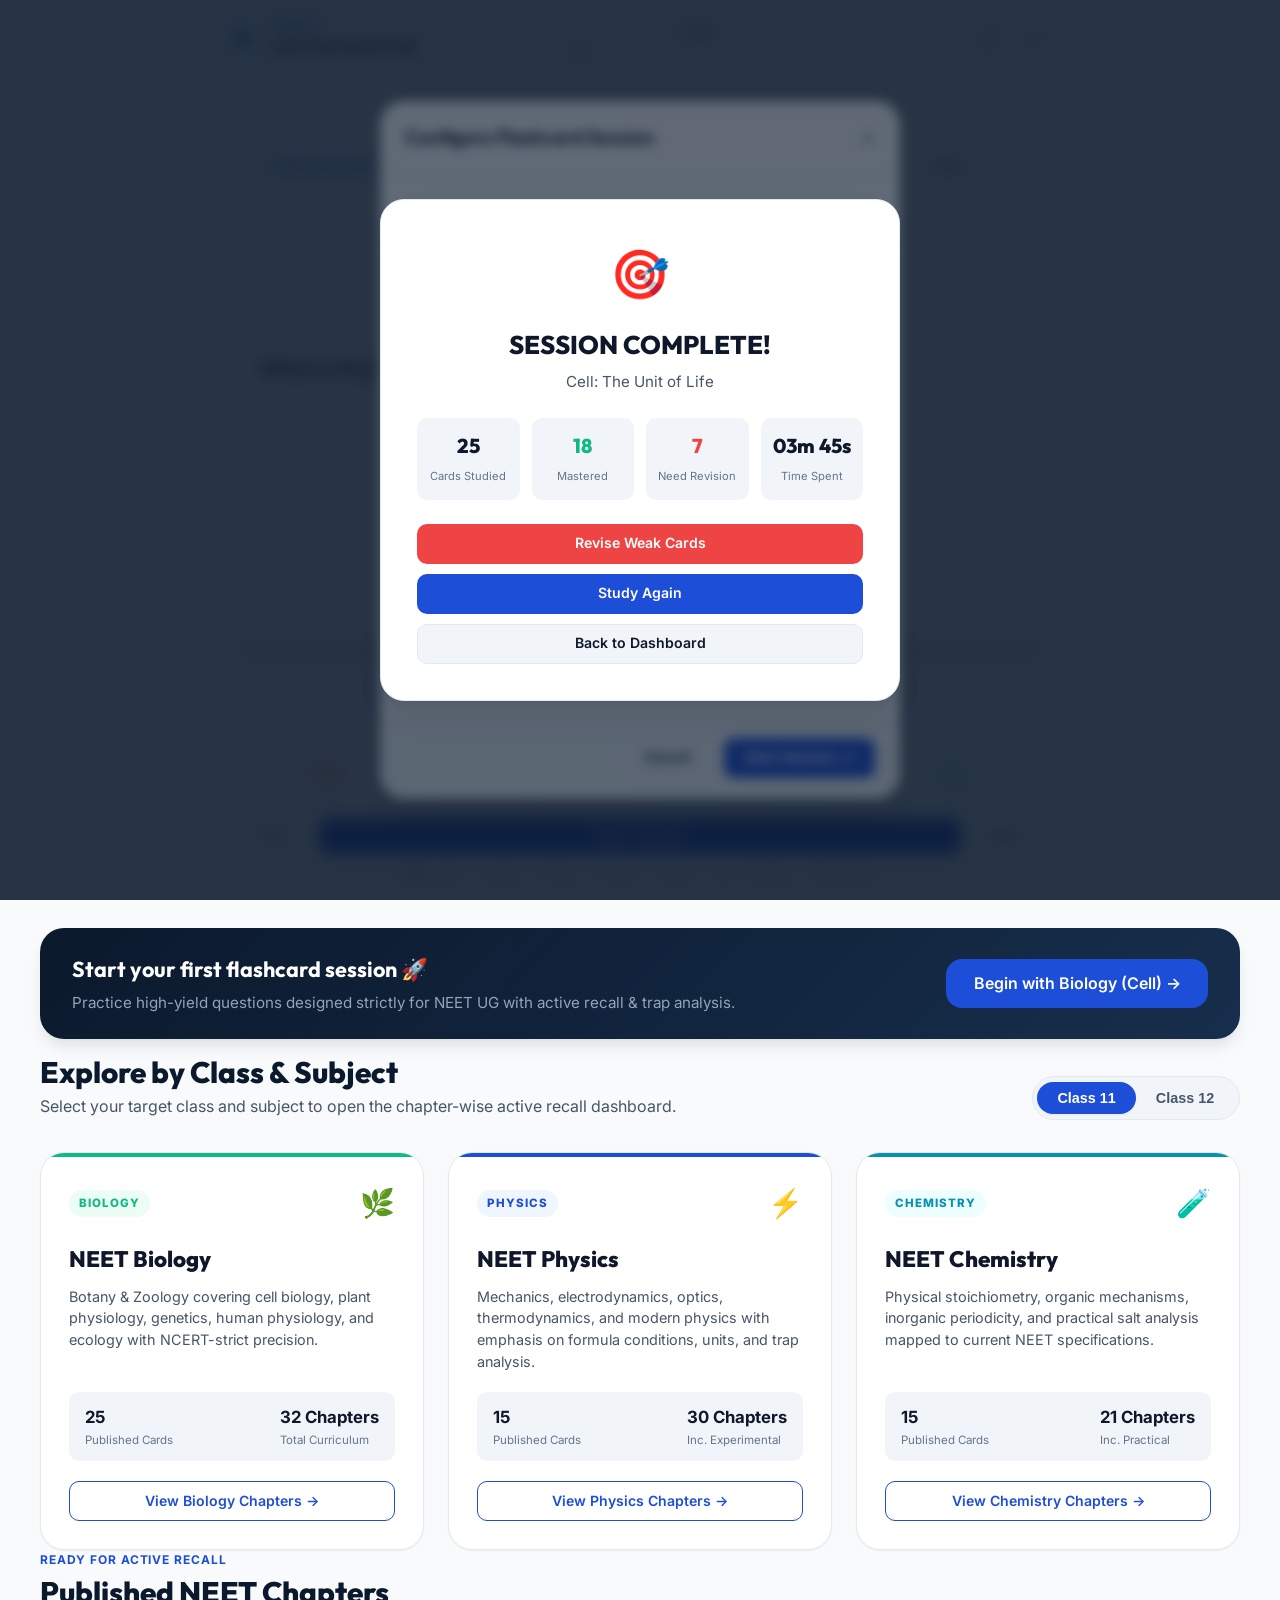
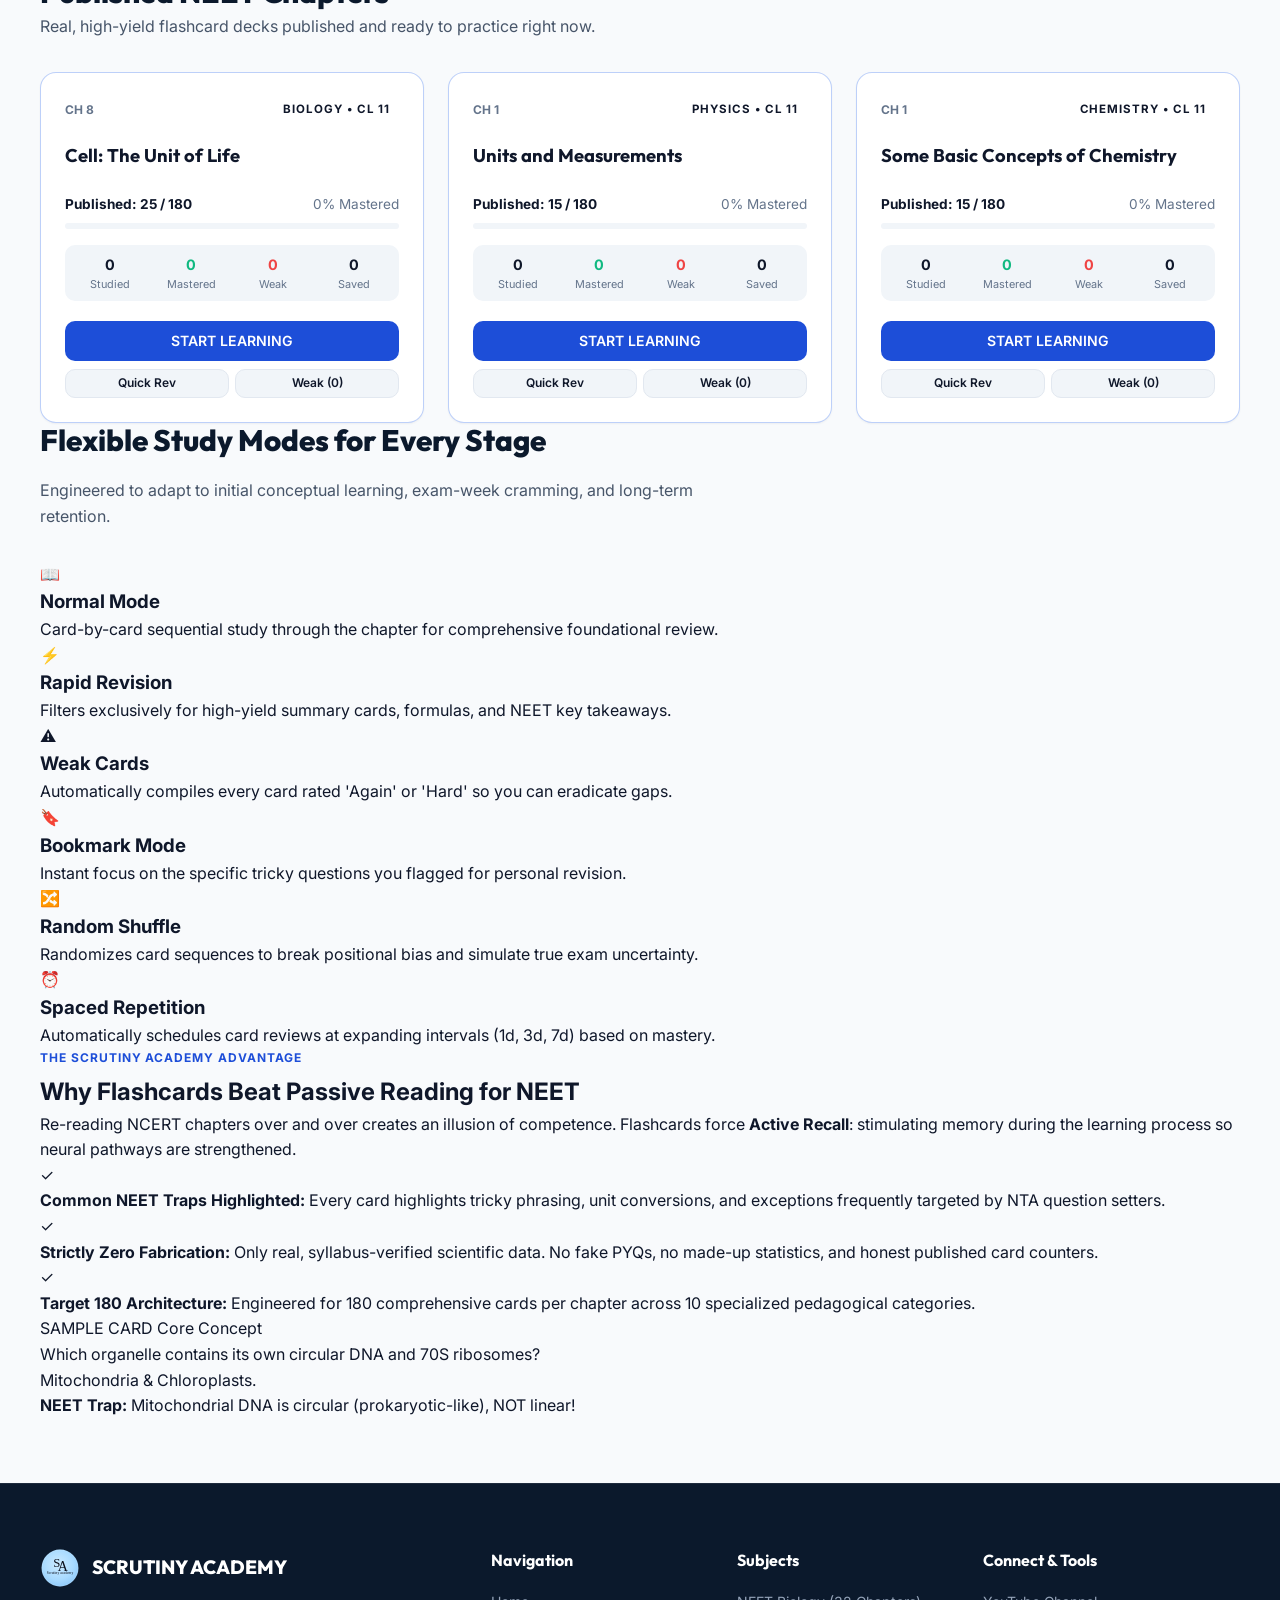
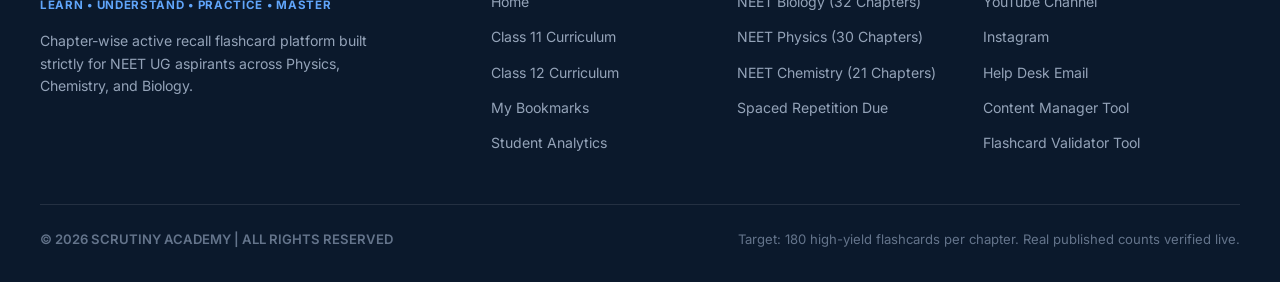
==== index.html @ 1eed23db "Add files via upload" ====
<!DOCTYPE html>
<html lang="en" data-theme="light">
<head>
  <meta charset="UTF-8">
  <meta name="viewport" content="width=device-width, initial-scale=1.0, maximum-scale=5.0, user-scalable=yes">
  <title>Scrutiny Academy NEET Flashcards | Physics Chemistry Biology</title>
  <meta name="description" content="Chapter-wise NEET UG flashcards for Class 11 and Class 12 Physics, Chemistry and Biology with active recall, revision tracking and high-yield practice.">
  <meta name="keywords" content="NEET UG, Flashcards, Scrutiny Academy, Biology, Physics, Chemistry, Active Recall, Spaced Repetition, NCERT, Class 11, Class 12">
  <meta name="author" content="Scrutiny Academy">
  <meta name="theme-color" content="#0B192C">

  <!-- OpenGraph Metadata -->
  <meta property="og:type" content="website">
  <meta property="og:title" content="Scrutiny Academy NEET Flashcards | Physics Chemistry Biology">
  <meta property="og:description" content="Chapter-wise NEET UG flashcards for Class 11 and Class 12 Physics, Chemistry and Biology with active recall and spaced repetition.">
  <meta property="og:image" content="assets/logo/logo.svg">
  <meta property="og:site_name" content="Scrutiny Academy">

  <!-- Twitter Cards -->
  <meta name="twitter:card" content="summary_large_image">
  <meta name="twitter:title" content="Scrutiny Academy NEET Flashcards">
  <meta name="twitter:description" content="Master NEET one flashcard at a time. Chapter-wise active recall for Class 11 & 12.">
  <meta name="twitter:image" content="assets/logo/logo.svg">

  <!-- Favicon & PWA Manifest -->
  <link rel="icon" type="image/svg+xml" href="assets/logo/logo.svg">
  <link rel="apple-touch-icon" href="assets/logo/logo.svg">
  <link rel="manifest" href="manifest.webmanifest">

  <!-- Google Fonts: Inter & Outfit -->
  <link rel="preconnect" href="https://fonts.googleapis.com">
  <link rel="preconnect" href="https://fonts.gstatic.com" crossorigin>
  <link href="https://fonts.googleapis.com/css2?family=Inter:wght@400;500;600;700&family=Outfit:wght@500;600;700;800&family=JetBrains+Mono:wght@400;500&display=swap" rel="stylesheet">

  <link rel="stylesheet" href="styles.css">
</head>
<body>
  <!-- Watermark Background -->
  <div class="watermark-overlay" aria-hidden="true"></div>

  <!-- Header / Navigation Bar -->
  <header class="site-header" id="site-header">
    <div class="header-container">
      <div class="header-left">
        <a href="#home" class="brand-link" aria-label="Scrutiny Academy Home">
          <img src="assets/logo/logo.svg" alt="Scrutiny Academy Logo" class="brand-logo" width="46" height="46">
          <div class="brand-text">
            <span class="brand-name">SCRUTINY ACADEMY</span>
            <span class="brand-tagline">LEARN • UNDERSTAND • PRACTICE • MASTER</span>
          </div>
        </a>
      </div>

      <nav class="header-nav" id="header-nav" aria-label="Main Navigation">
        <ul class="nav-list">
          <li><a href="#home" class="nav-link active" data-nav="home">Home</a></li>
          <li class="nav-dropdown">
            <a href="#class11" class="nav-link" data-nav="class11">Class 11</a>
          </li>
          <li class="nav-dropdown">
            <a href="#class12" class="nav-link" data-nav="class12">Class 12</a>
          </li>
          <li><a href="#physics" class="nav-link" data-nav="physics">Physics</a></li>
          <li><a href="#chemistry" class="nav-link" data-nav="chemistry">Chemistry</a></li>
          <li><a href="#biology" class="nav-link" data-nav="biology">Biology</a></li>
          <li><a href="#bookmarks" class="nav-link" data-nav="bookmarks">Bookmarks <span class="nav-badge" id="nav-bookmarks-count">0</span></a></li>
          <li><a href="#weak-cards" class="nav-link" data-nav="weak-cards">Weak Cards <span class="nav-badge alert" id="nav-weak-count">0</span></a></li>
          <li><a href="#revision" class="nav-link" data-nav="revision">Revision <span class="nav-badge primary" id="nav-due-count">0</span></a></li>
          <li><a href="#progress" class="nav-link" data-nav="progress">Progress</a></li>
          <li><a href="#about" class="nav-link" data-nav="about">About</a></li>
          <li><a href="#support" class="nav-link" data-nav="support">Support</a></li>
        </ul>
      </nav>

      <div class="header-actions">
        <button type="button" class="action-btn search-toggle-btn" id="search-toggle-btn" aria-label="Toggle Universal Search">
          <svg width="20" height="20" viewBox="0 0 24 24" fill="none" stroke="currentColor" stroke-width="2" stroke-linecap="round" stroke-linejoin="round"><circle cx="11" cy="11" r="8"></circle><line x1="21" y1="21" x2="16.65" y2="16.65"></line></svg>
        </button>

        <button type="button" class="action-btn theme-toggle-btn" id="theme-toggle-btn" aria-label="Toggle Dark/Light Mode">
          <svg class="sun-icon" width="20" height="20" viewBox="0 0 24 24" fill="none" stroke="currentColor" stroke-width="2"><circle cx="12" cy="12" r="5"></circle><line x1="12" y1="1" x2="12" y2="3"></line><line x1="12" y1="21" x2="12" y2="23"></line><line x1="4.22" y1="4.22" x2="5.64" y2="5.64"></line><line x1="18.36" y1="18.36" x2="19.78" y2="19.78"></line><line x1="1" y1="12" x2="3" y2="12"></line><line x1="21" y1="12" x2="23" y2="12"></line><line x1="4.22" y1="19.78" x2="5.64" y2="18.36"></line><line x1="18.36" y1="5.64" x2="19.78" y2="4.22"></line></svg>
          <svg class="moon-icon" width="20" height="20" viewBox="0 0 24 24" fill="none" stroke="currentColor" stroke-width="2"><path d="M21 12.79A9 9 0 1 1 11.21 3 7 7 0 0 0 21 12.79z"></path></svg>
        </button>

        <button type="button" class="hamburger-btn" id="hamburger-btn" aria-label="Open Navigation Menu" aria-expanded="false">
          <span class="hamburger-bar"></span>
          <span class="hamburger-bar"></span>
          <span class="hamburger-bar"></span>
        </button>
      </div>
    </div>

    <!-- Search Bar Tray -->
    <div class="search-tray" id="search-tray" hidden>
      <div class="search-tray-inner">
        <div class="search-input-wrapper">
          <svg width="18" height="18" viewBox="0 0 24 24" fill="none" stroke="currentColor" stroke-width="2"><circle cx="11" cy="11" r="8"></circle><line x1="21" y1="21" x2="16.65" y2="16.65"></line></svg>
          <input type="search" id="universal-search-input" placeholder="Search questions, concepts, formulas, reactions, chapters, or tags..." autocomplete="off">
          <button type="button" class="search-clear-btn" id="search-clear-btn" aria-label="Clear Search" hidden>&times;</button>
        </div>
        <div class="search-filters-bar">
          <span class="filter-label">Filter:</span>
          <select id="search-subject-filter">
            <option value="all">All Subjects</option>
            <option value="biology">Biology</option>
            <option value="physics">Physics</option>
            <option value="chemistry">Chemistry</option>
          </select>
          <select id="search-class-filter">
            <option value="all">All Classes</option>
            <option value="11">Class 11</option>
            <option value="12">Class 12</option>
          </select>
          <select id="search-category-filter">
            <option value="all">All Categories</option>
            <option value="Core Concept">Core Concepts</option>
            <option value="Formula / Equation">Formulas & Equations</option>
            <option value="Fact Recall">Fact Recall</option>
            <option value="NEET Trap">NEET Traps</option>
            <option value="Numerical Step">Numerical Steps</option>
            <option value="Table / Comparison">Tables & Comparisons</option>
            <option value="Assertion / Statement">Assertion / Statement</option>
          </select>
        </div>
      </div>
      <div class="search-results-tray" id="search-results-tray"></div>
    </div>
  </header>

  <!-- Main View Container -->
  <main class="main-content" id="main-content">

    <!-- HOME VIEW -->
    <section class="view-section active" id="view-home">
      <!-- Hero Section -->
      <section class="hero-section">
        <div class="hero-container">
          <div class="hero-badge-wrap">
            <span class="hero-badge">
              <span class="pulse-dot"></span>
              Official NEET UG Active Recall Architecture
            </span>
            <span class="syllabus-pill" id="syllabus-version-badge">NEET UG 2026 Aligned</span>
          </div>

          <h1 class="hero-headline">
            MASTER NEET<br>
            <span class="text-gradient">ONE FLASHCARD</span> AT A TIME.
          </h1>

          <p class="hero-subheading">
            Physics • Chemistry • Biology &nbsp;|&nbsp; Class 11 + Class 12<br>
            Chapter-wise active recall, NCERT precision, and spaced repetition engineered for NEET UG aspirants.
          </p>

          <div class="hero-cta-group">
            <button type="button" class="btn btn-primary btn-lg" id="hero-start-btn">
              <svg width="20" height="20" viewBox="0 0 24 24" fill="none" stroke="currentColor" stroke-width="2"><polygon points="5 3 19 12 5 21 5 3"></polygon></svg>
              START FLASHCARDS
            </button>
            <button type="button" class="btn btn-secondary btn-lg" id="hero-explore-btn">
              <svg width="20" height="20" viewBox="0 0 24 24" fill="none" stroke="currentColor" stroke-width="2"><rect x="3" y="3" width="7" height="7"></rect><rect x="14" y="3" width="7" height="7"></rect><rect x="14" y="14" width="7" height="7"></rect><rect x="3" y="14" width="7" height="7"></rect></svg>
              EXPLORE SUBJECTS
            </button>
          </div>

          <p class="hero-target-note">
            <svg width="16" height="16" viewBox="0 0 24 24" fill="none" stroke="currentColor" stroke-width="2"><circle cx="12" cy="12" r="10"></circle><polyline points="12 6 12 12 16 14"></polyline></svg>
            Target: 180 high-yield flashcards per chapter. Real published counts verified live.
          </p>

          <!-- Scientific Motifs Banner -->
          <div class="scientific-motifs-grid" aria-hidden="true">
            <div class="motif-card">
              <span class="motif-icon">🧬</span>
              <span class="motif-text">DNA & Molecular Genetics</span>
            </div>
            <div class="motif-card">
              <span class="motif-icon">⚛️</span>
              <span class="motif-text">Atomic Structure & Orbitals</span>
            </div>
            <div class="motif-card">
              <span class="motif-icon">📐</span>
              <span class="motif-text">Vectors & Dimensional Analysis</span>
            </div>
            <div class="motif-card">
              <span class="motif-icon">🔬</span>
              <span class="motif-text">Cellular Ultrastructure</span>
            </div>
            <div class="motif-card">
              <span class="motif-icon">⚗️</span>
              <span class="motif-text">Reaction Stoichiometry</span>
            </div>
            <div class="motif-card">
              <span class="motif-icon">⚡</span>
              <span class="motif-text">Electrodynamics & Optics</span>
            </div>
          </div>
        </div>
      </section>

      <!-- Live Platform Counters -->
      <section class="stats-overview-section">
        <div class="content-container">
          <div class="stats-grid">
            <div class="stat-card">
              <div class="stat-icon-wrap bg-blue-subtle">
                <svg width="24" height="24" viewBox="0 0 24 24" fill="none" stroke="#2563EB" stroke-width="2"><rect x="2" y="3" width="20" height="14" rx="2" ry="2"></rect><line x1="8" y1="21" x2="16" y2="21"></line><line x1="12" y1="17" x2="12" y2="21"></line></svg>
              </div>
              <div class="stat-info">
                <span class="stat-num" id="global-published-count">55</span>
                <span class="stat-label">Published Flashcards</span>
                <span class="stat-subtext">Verified NEET UG content</span>
              </div>
            </div>

            <div class="stat-card">
              <div class="stat-icon-wrap bg-emerald-subtle">
                <svg width="24" height="24" viewBox="0 0 24 24" fill="none" stroke="#10B981" stroke-width="2"><path d="M4 19.5A2.5 2.5 0 0 1 6.5 17H20"></path><path d="M6.5 2H20v20H6.5A2.5 2.5 0 0 1 4 19.5v-15A2.5 2.5 0 0 1 6.5 2z"></path></svg>
              </div>
              <div class="stat-info">
                <span class="stat-num" id="global-chapters-active">3 Active</span>
                <span class="stat-label">Chapters with Content</span>
                <span class="stat-subtext">83 syllabus chapters mapped</span>
              </div>
            </div>

            <div class="stat-card">
              <div class="stat-icon-wrap bg-cyan-subtle">
                <svg width="24" height="24" viewBox="0 0 24 24" fill="none" stroke="#0891B2" stroke-width="2"><circle cx="12" cy="12" r="10"></circle><polyline points="12 6 12 12 14 14"></polyline></svg>
              </div>
              <div class="stat-info">
                <span class="stat-num" id="user-studied-count">0</span>
                <span class="stat-label">Cards Studied</span>
                <span class="stat-subtext">Across your learning sessions</span>
              </div>
            </div>

            <div class="stat-card">
              <div class="stat-icon-wrap bg-purple-subtle">
                <svg width="24" height="24" viewBox="0 0 24 24" fill="none" stroke="#8B5CF6" stroke-width="2"><path d="M22 11.08V12a10 10 0 1 1-5.93-9.14"></path><polyline points="22 4 12 14.01 9 11.01"></polyline></svg>
              </div>
              <div class="stat-info">
                <span class="stat-num" id="user-mastered-count">0</span>
                <span class="stat-label">Cards Mastered</span>
                <span class="stat-subtext">Rated 'Good' or 'Easy'</span>
              </div>
            </div>
          </div>
        </div>
      </section>

      <!-- Continue Studying / Quick Start Card -->
      <section class="continue-studying-section">
        <div class="content-container">
          <div class="continue-card" id="continue-card-container">
            <!-- Dynamically injected: either "Start your first flashcard session" or "Continue Studying" -->
          </div>
        </div>
      </section>

      <!-- Class & Subject Navigation Section -->
      <section class="explore-section" id="explore-subjects-anchor">
        <div class="content-container">
          <div class="section-header">
            <div>
              <h2 class="section-title">Explore by Class & Subject</h2>
              <p class="section-subtitle">Select your target class and subject to open the chapter-wise active recall dashboard.</p>
            </div>
            <div class="class-toggle-pills" role="tablist">
              <button type="button" class="class-pill active" data-class="class11" role="tab" aria-selected="true">Class 11</button>
              <button type="button" class="class-pill" data-class="class12" role="tab" aria-selected="false">Class 12</button>
            </div>
          </div>

          <!-- Subject Selection Cards -->
          <div class="subject-selection-grid">
            <div class="subject-card bio-card" data-subject="biology">
              <div class="subject-card-header">
                <span class="subject-badge bio">BIOLOGY</span>
                <span class="subject-icon">🌿</span>
              </div>
              <h3 class="subject-card-title">NEET Biology</h3>
              <p class="subject-card-desc">Botany & Zoology covering cell biology, plant physiology, genetics, human physiology, and ecology with NCERT-strict precision.</p>
              <div class="subject-card-stats">
                <div class="sub-stat">
                  <span class="sub-stat-val" id="bio-published-cards">25</span>
                  <span class="sub-stat-lbl">Published Cards</span>
                </div>
                <div class="sub-stat">
                  <span class="sub-stat-val" id="bio-chapters-count">32 Chapters</span>
                  <span class="sub-stat-lbl">Total Curriculum</span>
                </div>
              </div>
              <button type="button" class="btn btn-outline btn-block open-subject-btn" data-subject="biology">
                View Biology Chapters &rarr;
              </button>
            </div>

            <div class="subject-card phy-card" data-subject="physics">
              <div class="subject-card-header">
                <span class="subject-badge phy">PHYSICS</span>
                <span class="subject-icon">⚡</span>
              </div>
              <h3 class="subject-card-title">NEET Physics</h3>
              <p class="subject-card-desc">Mechanics, electrodynamics, optics, thermodynamics, and modern physics with emphasis on formula conditions, units, and trap analysis.</p>
              <div class="subject-card-stats">
                <div class="sub-stat">
                  <span class="sub-stat-val" id="phy-published-cards">15</span>
                  <span class="sub-stat-lbl">Published Cards</span>
                </div>
                <div class="sub-stat">
                  <span class="sub-stat-val" id="phy-chapters-count">30 Chapters</span>
                  <span class="sub-stat-lbl">Inc. Experimental</span>
                </div>
              </div>
              <button type="button" class="btn btn-outline btn-block open-subject-btn" data-subject="physics">
                View Physics Chapters &rarr;
              </button>
            </div>

            <div class="subject-card che-card" data-subject="chemistry">
              <div class="subject-card-header">
                <span class="subject-badge che">CHEMISTRY</span>
                <span class="subject-icon">🧪</span>
              </div>
              <h3 class="subject-card-title">NEET Chemistry</h3>
              <p class="subject-card-desc">Physical stoichiometry, organic mechanisms, inorganic periodicity, and practical salt analysis mapped to current NEET specifications.</p>
              <div class="subject-card-stats">
                <div class="sub-stat">
                  <span class="sub-stat-val" id="che-published-cards">15</span>
                  <span class="sub-stat-lbl">Published Cards</span>
                </div>
                <div class="sub-stat">
                  <span class="sub-stat-val" id="che-chapters-count">21 Chapters</span>
                  <span class="sub-stat-lbl">Inc. Practical</span>
                </div>
              </div>
              <button type="button" class="btn btn-outline btn-block open-subject-btn" data-subject="chemistry">
                View Chemistry Chapters &rarr;
              </button>
            </div>
          </div>
        </div>
      </section>

      <!-- Active / Sample Published Chapters Spotlight -->
      <section class="spotlight-section">
        <div class="content-container">
          <div class="section-header">
            <div>
              <div class="section-tag">READY FOR ACTIVE RECALL</div>
              <h2 class="section-title">Published NEET Chapters</h2>
              <p class="section-subtitle">Real, high-yield flashcard decks published and ready to practice right now.</p>
            </div>
          </div>

          <div class="chapter-grid" id="published-chapters-grid">
            <!-- Injected by JavaScript -->
          </div>
        </div>
      </section>

      <!-- Study Modes Showcase -->
      <section class="modes-showcase-section">
        <div class="content-container">
          <div class="section-header text-center">
            <h2 class="section-title">Flexible Study Modes for Every Stage</h2>
            <p class="section-subtitle">Engineered to adapt to initial conceptual learning, exam-week cramming, and long-term retention.</p>
          </div>

          <div class="modes-grid">
            <div class="mode-card">
              <span class="mode-icon">📖</span>
              <h3 class="mode-title">Normal Mode</h3>
              <p class="mode-desc">Card-by-card sequential study through the chapter for comprehensive foundational review.</p>
            </div>
            <div class="mode-card">
              <span class="mode-icon">⚡</span>
              <h3 class="mode-title">Rapid Revision</h3>
              <p class="mode-desc">Filters exclusively for high-yield summary cards, formulas, and NEET key takeaways.</p>
            </div>
            <div class="mode-card">
              <span class="mode-icon">⚠️</span>
              <h3 class="mode-title">Weak Cards</h3>
              <p class="mode-desc">Automatically compiles every card rated 'Again' or 'Hard' so you can eradicate gaps.</p>
            </div>
            <div class="mode-card">
              <span class="mode-icon">🔖</span>
              <h3 class="mode-title">Bookmark Mode</h3>
              <p class="mode-desc">Instant focus on the specific tricky questions you flagged for personal revision.</p>
            </div>
            <div class="mode-card">
              <span class="mode-icon">🔀</span>
              <h3 class="mode-title">Random Shuffle</h3>
              <p class="mode-desc">Randomizes card sequences to break positional bias and simulate true exam uncertainty.</p>
            </div>
            <div class="mode-card">
              <span class="mode-icon">⏰</span>
              <h3 class="mode-title">Spaced Repetition</h3>
              <p class="mode-desc">Automatically schedules card reviews at expanding intervals (1d, 3d, 7d) based on mastery.</p>
            </div>
          </div>
        </div>
      </section>

      <!-- Active Recall & NEET Traps Methodology -->
      <section class="methodology-section">
        <div class="content-container">
          <div class="methodology-box">
            <div class="methodology-content">
              <div class="section-tag">THE SCRUTINY ACADEMY ADVANTAGE</div>
              <h2 class="methodology-title">Why Flashcards Beat Passive Reading for NEET</h2>
              <p>Re-reading NCERT chapters over and over creates an illusion of competence. Flashcards force <strong>Active Recall</strong>: stimulating memory during the learning process so neural pathways are strengthened.</p>
              
              <div class="benefits-list">
                <div class="benefit-item">
                  <span class="benefit-check">✓</span>
                  <div>
                    <strong>Common NEET Traps Highlighted:</strong>
                    <span>Every card highlights tricky phrasing, unit conversions, and exceptions frequently targeted by NTA question setters.</span>
                  </div>
                </div>
                <div class="benefit-item">
                  <span class="benefit-check">✓</span>
                  <div>
                    <strong>Strictly Zero Fabrication:</strong>
                    <span>Only real, syllabus-verified scientific data. No fake PYQs, no made-up statistics, and honest published card counters.</span>
                  </div>
                </div>
                <div class="benefit-item">
                  <span class="benefit-check">✓</span>
                  <div>
                    <strong>Target 180 Architecture:</strong>
                    <span>Engineered for 180 comprehensive cards per chapter across 10 specialized pedagogical categories.</span>
                  </div>
                </div>
              </div>
            </div>
            <div class="methodology-preview" aria-hidden="true">
              <div class="demo-card-preview">
                <div class="demo-card-header">
                  <span class="demo-badge">SAMPLE CARD</span>
                  <span class="demo-cat">Core Concept</span>
                </div>
                <div class="demo-q">Which organelle contains its own circular DNA and 70S ribosomes?</div>
                <div class="demo-divider"></div>
                <div class="demo-ans">Mitochondria & Chloroplasts.</div>
                <div class="demo-trap"><strong>NEET Trap:</strong> Mitochondrial DNA is circular (prokaryotic-like), NOT linear!</div>
              </div>
            </div>
          </div>
        </div>
      </section>
    </section>

    <!-- SUBJECT / CHAPTER DASHBOARD VIEW -->
    <section class="view-section" id="view-subject">
      <div class="content-container">
        <div class="subject-dashboard-header">
          <div class="breadcrumb">
            <a href="#home" class="breadcrumb-link">Home</a>
            <span class="breadcrumb-sep">/</span>
            <span class="breadcrumb-current" id="subject-dash-breadcrumb">Physics</span>
          </div>

          <div class="subject-dash-title-row">
            <div>
              <h1 class="subject-dash-title" id="subject-dash-title">NEET Physics Flashcards</h1>
              <p class="subject-dash-desc" id="subject-dash-desc">Chapter-wise active recall cards with target 180 cards per chapter.</p>
            </div>

            <!-- Class Selector Tabs inside Subject View -->
            <div class="class-toggle-pills" id="subject-class-tabs" role="tablist">
              <button type="button" class="class-pill active" data-class="11" role="tab">Class 11</button>
              <button type="button" class="class-pill" data-class="12" role="tab">Class 12</button>
            </div>
          </div>

          <!-- Subject Quick Stats -->
          <div class="subject-meta-strip">
            <div class="meta-item">
              <span class="meta-lbl">Chapters Mapped:</span>
              <strong id="subject-dash-total-chapters">15</strong>
            </div>
            <div class="meta-item">
              <span class="meta-lbl">Published Cards:</span>
              <strong id="subject-dash-published-cards">15 / 2,700</strong>
            </div>
            <div class="meta-item">
              <span class="meta-lbl">Studied:</span>
              <strong id="subject-dash-studied-cards">0</strong>
            </div>
            <div class="meta-item">
              <span class="meta-lbl">Mastered:</span>
              <strong id="subject-dash-mastered-cards">0</strong>
            </div>
          </div>
        </div>

        <!-- Chapters List Container -->
        <div class="chapters-listing-section">
          <div class="chapters-filter-bar">
            <div class="filter-search-box">
              <svg width="16" height="16" viewBox="0 0 24 24" fill="none" stroke="currentColor" stroke-width="2"><circle cx="11" cy="11" r="8"></circle><line x1="21" y1="21" x2="16.65" y2="16.65"></line></svg>
              <input type="text" id="chapter-search-filter" placeholder="Filter chapters in this subject...">
            </div>
            <div class="filter-radio-group">
              <label><input type="radio" name="chapter-status-filter" value="all" checked> All Chapters</label>
              <label><input type="radio" name="chapter-status-filter" value="published"> Published Only</label>
            </div>
          </div>

          <div class="chapter-grid" id="subject-chapters-grid">
            <!-- Populated dynamically via JS -->
          </div>
        </div>
      </div>
    </section>

    <!-- BOOKMARKS VIEW -->
    <section class="view-section" id="view-bookmarks">
      <div class="content-container">
        <div class="section-header">
          <div>
            <div class="breadcrumb">
              <a href="#home" class="breadcrumb-link">Home</a>
              <span class="breadcrumb-sep">/</span>
              <span class="breadcrumb-current">My Bookmarks</span>
            </div>
            <h1 class="section-title">Bookmarked Flashcards</h1>
            <p class="section-subtitle">Review questions and concepts you have saved for focused revision.</p>
          </div>

          <div class="bookmarks-filter-controls">
            <select id="bookmarks-subject-filter">
              <option value="all">All Subjects</option>
              <option value="biology">Biology</option>
              <option value="physics">Physics</option>
              <option value="chemistry">Chemistry</option>
            </select>
            <select id="bookmarks-class-filter">
              <option value="all">All Classes</option>
              <option value="11">Class 11</option>
              <option value="12">Class 12</option>
            </select>
            <button type="button" class="btn btn-primary" id="study-all-bookmarks-btn" disabled>
              Practice Bookmarks
            </button>
          </div>
        </div>

        <div class="bookmarks-list-container" id="bookmarks-list-container">
          <!-- Populated dynamically -->
        </div>
      </div>
    </section>

    <!-- WEAK CARDS VIEW -->
    <section class="view-section" id="view-weak-cards">
      <div class="content-container">
        <div class="section-header">
          <div>
            <div class="breadcrumb">
              <a href="#home" class="breadcrumb-link">Home</a>
              <span class="breadcrumb-sep">/</span>
              <span class="breadcrumb-current">Weak Cards</span>
            </div>
            <h1 class="section-title">Weak Cards & Difficult Topics</h1>
            <p class="section-subtitle">Cards you flagged with 'Again' or 'Hard'. Target these to eliminate exam pitfalls.</p>
          </div>

          <div>
            <button type="button" class="btn btn-danger" id="practice-all-weak-btn" disabled>
              Practice All Weak Cards
            </button>
          </div>
        </div>

        <div class="weak-summary-card" id="weak-summary-card">
          <!-- Dynamic topics count -->
        </div>

        <div class="weak-cards-list-container" id="weak-cards-list-container">
          <!-- Populated dynamically -->
        </div>
      </div>
    </section>

    <!-- REVISION DUE VIEW -->
    <section class="view-section" id="view-revision">
      <div class="content-container">
        <div class="section-header">
          <div>
            <div class="breadcrumb">
              <a href="#home" class="breadcrumb-link">Home</a>
              <span class="breadcrumb-sep">/</span>
              <span class="breadcrumb-current">Spaced Repetition</span>
            </div>
            <h1 class="section-title">Revision Dashboard</h1>
            <p class="section-subtitle">Scientific spaced intervals: cards automatically scheduled to ensure maximum retention before NEET.</p>
          </div>

          <button type="button" class="btn btn-primary" id="start-due-revision-btn" disabled>
            Start Revision Due Now
          </button>
        </div>

        <div class="revision-tabs-header" role="tablist">
          <button type="button" class="rev-tab active" data-rev="due" role="tab">Due Today (<span id="rev-due-count">0</span>)</button>
          <button type="button" class="rev-tab" data-rev="overdue" role="tab">Overdue (<span id="rev-overdue-count">0</span>)</button>
          <button type="button" class="rev-tab" data-rev="tomorrow" role="tab">Tomorrow (<span id="rev-tomorrow-count">0</span>)</button>
          <button type="button" class="rev-tab" data-rev="week" role="tab">This Week (<span id="rev-week-count">0</span>)</button>
        </div>

        <div class="revision-cards-container" id="revision-cards-container">
          <!-- Populated dynamically -->
        </div>
      </div>
    </section>

    <!-- STUDENT PROGRESS DASHBOARD VIEW -->
    <section class="view-section" id="view-progress">
      <div class="content-container">
        <div class="section-header">
          <div>
            <div class="breadcrumb">
              <a href="#home" class="breadcrumb-link">Home</a>
              <span class="breadcrumb-sep">/</span>
              <span class="breadcrumb-current">Analytics</span>
            </div>
            <h1 class="section-title">Student Learning Progress</h1>
            <p class="section-subtitle">Real-time stats stored safely in your browser. No fabricated metrics.</p>
          </div>

          <button type="button" class="btn btn-secondary btn-sm" id="reset-progress-btn">
            Reset Progress
          </button>
        </div>

        <div class="progress-dashboard-grid">
          <!-- Daily Goal Card with Progress Ring -->
          <div class="progress-card daily-goal-widget">
            <h3 class="widget-title">Daily Study Goal</h3>
            <div class="goal-ring-wrapper">
              <svg class="progress-ring" width="140" height="140">
                <circle class="progress-ring-bg" stroke="var(--border-color)" stroke-width="10" fill="transparent" r="58" cx="70" cy="70" />
                <circle class="progress-ring-circle" id="goal-progress-circle" stroke="var(--color-primary)" stroke-width="10" stroke-linecap="round" fill="transparent" r="58" cx="70" cy="70" />
              </svg>
              <div class="ring-label">
                <span class="ring-num" id="daily-studied-val">0</span>
                <span class="ring-target" id="daily-target-val">/ 60</span>
                <span class="ring-caption">Cards Today</span>
              </div>
            </div>

            <div class="goal-selector-group">
              <span class="selector-label">Change Goal:</span>
              <div class="goal-options">
                <button type="button" class="goal-btn" data-goal="20">20</button>
                <button type="button" class="goal-btn" data-goal="40">40</button>
                <button type="button" class="goal-btn active" data-goal="60">60</button>
                <button type="button" class="goal-btn" data-goal="90">90</button>
                <button type="button" class="goal-btn" data-goal="120">120</button>
              </div>
            </div>
          </div>

          <!-- Streak Card -->
          <div class="progress-card streak-widget">
            <h3 class="widget-title">Study Consistency</h3>
            <div class="streak-icon-wrap">🔥</div>
            <div class="streak-details">
              <div class="streak-primary">
                <span class="streak-number" id="current-streak-val">0</span>
                <span class="streak-unit">Days Streak</span>
              </div>
              <div class="streak-submetrics">
                <div class="submetric">
                  <span class="submetric-val" id="longest-streak-val">0 Days</span>
                  <span class="submetric-lbl">Best Streak</span>
                </div>
                <div class="submetric">
                  <span class="submetric-val" id="total-days-studied-val">0 Days</span>
                  <span class="submetric-lbl">Total Days</span>
                </div>
              </div>
            </div>
            <p class="streak-advice">Study at least 1 card daily to maintain your momentum!</p>
          </div>

          <!-- Subject Mastery Comparison Card -->
          <div class="progress-card subject-breakdown-widget">
            <h3 class="widget-title">Subject Completion (Published)</h3>
            <div class="subject-progress-bars">
              <div class="subject-bar-item">
                <div class="bar-header">
                  <span class="bar-name">🌿 Biology</span>
                  <span class="bar-val" id="progress-bar-bio-val">0 / 25</span>
                </div>
                <div class="progress-track">
                  <div class="progress-fill bio" id="progress-bar-bio-fill" style="width: 0%"></div>
                </div>
              </div>

              <div class="subject-bar-item">
                <div class="bar-header">
                  <span class="bar-name">⚡ Physics</span>
                  <span class="bar-val" id="progress-bar-phy-val">0 / 15</span>
                </div>
                <div class="progress-track">
                  <div class="progress-fill phy" id="progress-bar-phy-fill" style="width: 0%"></div>
                </div>
              </div>

              <div class="subject-bar-item">
                <div class="bar-header">
                  <span class="bar-name">🧪 Chemistry</span>
                  <span class="bar-val" id="progress-bar-che-val">0 / 15</span>
                </div>
                <div class="progress-track">
                  <div class="progress-fill che" id="progress-bar-che-fill" style="width: 0%"></div>
                </div>
              </div>
            </div>
          </div>
        </div>
      </div>
    </section>

    <!-- ABOUT SECTION -->
    <section class="view-section" id="view-about">
      <div class="content-container">
        <div class="about-hero-box">
          <img src="assets/logo/logo.svg" alt="Scrutiny Academy Logo" class="about-logo" width="100" height="100">
          <h1 class="about-title">About Scrutiny Academy</h1>
          <p class="about-tagline">LEARN • UNDERSTAND • PRACTICE • MASTER</p>
          <div class="about-divider"></div>
          <p class="about-lead">
            “Scrutiny Academy is an educational learning initiative designed to make structured learning, active recall, practice and revision accessible across school education, NEET preparation and medical education.”
          </p>
        </div>

        <div class="about-pillars-grid">
          <div class="pillar-card">
            <div class="pillar-icon">🎯</div>
            <h3 class="pillar-title">Active Recall Architecture</h3>
            <p class="pillar-desc">Designed around the tested cognitive psychology principle that testing your memory yields significantly stronger synaptic retention than passive reading.</p>
          </div>
          <div class="pillar-card">
            <div class="pillar-icon">⚖️</div>
            <h3 class="pillar-title">Target 180 Rigor</h3>
            <p class="pillar-desc">Every chapter is structured to house a target of 180 comprehensive flashcards across 10 specialized categories, avoiding one-dimensional question lists.</p>
          </div>
          <div class="pillar-card">
            <div class="pillar-icon">🔍</div>
            <h3 class="pillar-title">Transparent Published Metrics</h3>
            <p class="pillar-desc">We never artificially inflate numbers. Every published counter corresponds directly to verified, high-quality cards existing in the data repository.</p>
          </div>
        </div>
      </div>
    </section>

    <!-- SUPPORT / HELP DESK SECTION -->
    <section class="view-section" id="view-support">
      <div class="content-container">
        <div class="support-container">
          <div class="section-header text-center">
            <div class="section-tag">COMMUNITY & CONTRIBUTION</div>
            <h1 class="section-title">Support Scrutiny Academy</h1>
            <p class="section-subtitle">Connect with our learning platforms, access video lessons, and support open digital education.</p>
          </div>

          <div class="support-content-grid">
            <!-- Official Channels Card -->
            <div class="support-card official-channels">
              <h3 class="card-box-title">Official Channels & Help Desk</h3>
              <p class="card-box-desc">Follow Scrutiny Academy for live lectures, daily NEET MCQs, short revision videos, and educational announcements.</p>

              <div class="channels-list">
                <a href="https://m.youtube.com/@ScrutinyAcademy" target="_blank" rel="noopener noreferrer" class="channel-btn youtube-btn">
                  <svg width="24" height="24" viewBox="0 0 24 24" fill="currentColor"><path d="M23.498 6.186a3.016 3.016 0 0 0-2.122-2.136C19.505 3.545 12 3.545 12 3.545s-7.505 0-9.377.505A3.017 3.017 0 0 0 .502 6.186C0 8.07 0 12 0 12s0 3.93.502 5.814a3.016 3.016 0 0 0 2.122 2.136c1.871.505 9.376.505 9.376.505s7.505 0 9.377-.505a3.015 3.015 0 0 0 2.122-2.136C24 15.93 24 12 24 12s0-3.93-.502-5.814zM9.545 15.568V8.432L15.818 12l-6.273 3.568z"/></svg>
                  <div>
                    <span class="channel-name">YouTube Channel</span>
                    <span class="channel-handle">@ScrutinyAcademy</span>
                  </div>
                </a>

                <a href="https://www.instagram.com/scrutinyacademy" target="_blank" rel="noopener noreferrer" class="channel-btn instagram-btn">
                  <svg width="24" height="24" viewBox="0 0 24 24" fill="currentColor"><path d="M12 2.163c3.204 0 3.584.012 4.85.07 3.252.148 4.771 1.691 4.919 4.919.058 1.265.069 1.645.069 4.849 0 3.205-.012 3.584-.069 4.849-.149 3.225-1.664 4.771-4.919 4.919-1.266.058-1.644.07-4.85.07-3.204 0-3.584-.012-4.849-.07-3.26-.149-4.771-1.699-4.919-4.92-.058-1.265-.07-1.644-.07-4.849 0-3.204.013-3.583.07-4.849.149-3.227 1.664-4.771 4.919-4.919 1.266-.057 1.645-.069 4.849-.069zm0-2.163c-3.259 0-3.667.014-4.947.072-4.358.2-6.78 2.618-6.98 6.98-.059 1.281-.073 1.689-.073 4.948 0 3.259.014 3.668.072 4.948.2 4.358 2.618 6.78 6.98 6.98 1.281.058 1.689.072 4.948.072 3.259 0 3.668-.014 4.948-.072 4.354-.2 6.782-2.618 6.979-6.98.059-1.28.073-1.689.073-4.948 0-3.259-.014-3.667-.072-4.947-.196-4.354-2.617-6.78-6.979-6.98-1.281-.059-1.69-.073-4.949-.073zm0 5.838c-3.403 0-6.162 2.759-6.162 6.162s2.759 6.163 6.162 6.163 6.162-2.759 6.162-6.163c0-3.403-2.759-6.162-6.162-6.162zm0 10.162c-2.209 0-4-1.79-4-4 0-2.209 1.791-4 4-4s4 1.791 4 4c0 2.21-1.791 4-4 4zm6.406-11.845c-.796 0-1.441.645-1.441 1.44s.645 1.44 1.441 1.44c.795 0 1.439-.645 1.439-1.44s-.644-1.44-1.439-1.44z"/></svg>
                  <div>
                    <span class="channel-name">Instagram</span>
                    <span class="channel-handle">@scrutinyacademy</span>
                  </div>
                </a>

                <a href="mailto:scrutinyacademy@gmail.com" class="channel-btn email-btn">
                  <svg width="24" height="24" viewBox="0 0 24 24" fill="none" stroke="currentColor" stroke-width="2"><path d="M4 4h16c1.1 0 2 .9 2 2v12c0 1.1-.9 2-2 2H4c-1.1 0-2-.9-2-2V6c0-1.1.9-2 2-2z"></path><polyline points="22,6 12,13 2,6"></polyline></svg>
                  <div>
                    <span class="channel-name">Help Desk Email</span>
                    <span class="channel-handle">scrutinyacademy@gmail.com</span>
                  </div>
                </a>
              </div>
            </div>

            <!-- Official UPI QR Contribution Card -->
            <div class="support-card upi-card">
              <h3 class="card-box-title">Official UPI Contribution</h3>
              <p class="card-box-desc">Support Scrutiny Academy's free active-recall content creation and open platform development.</p>

              <div class="upi-box">
                <div class="upi-qr-frame">
                  <img src="assets/qr/upi-qr.svg" alt="Official Scrutiny Academy UPI QR Code" class="upi-qr-img" width="220" height="220">
                </div>
                <div class="upi-meta">
                  <span class="upi-payee">Pramod Sharma</span>
                  <div class="upi-id-badge">
                    <code>iampramodsharma02-1@oksbi</code>
                    <button type="button" class="copy-upi-btn" id="copy-upi-btn" aria-label="Copy UPI ID">
                      <svg width="14" height="14" viewBox="0 0 24 24" fill="none" stroke="currentColor" stroke-width="2"><rect x="9" y="9" width="13" height="13" rx="2" ry="2"></rect><path d="M5 15H4a2 2 0 0 1-2-2V4a2 2 0 0 1 2-2h9a2 2 0 0 1 2 2v1"></path></svg>
                    </button>
                  </div>
                  <span class="upi-hint">Scan via Google Pay, PhonePe, Paytm, BHIM, or any UPI app</span>
                </div>
              </div>
            </div>
          </div>
        </div>
      </div>
    </section>

  </main>

  <!-- FLASHCARD STUDY MODAL (FULLSCREEN) -->
  <div class="study-modal" id="study-modal" role="dialog" aria-modal="true" aria-labelledby="study-chapter-title" hidden>
    <div class="study-container">
      <!-- Study Top Bar -->
      <div class="study-header">
        <div class="study-header-left">
          <img src="assets/logo/logo.svg" alt="SA" class="study-logo" width="32" height="32">
          <div class="study-chapter-meta">
            <span class="study-subject-pill" id="study-subject-pill">Biology</span>
            <span class="study-chapter-title" id="study-chapter-title">Cell: The Unit of Life</span>
          </div>
        </div>

        <div class="study-header-center">
          <div class="study-counter">
            <span id="study-current-index">1</span> / <span id="study-total-cards">25</span>
          </div>
          <div class="study-progress-track">
            <div class="study-progress-bar" id="study-progress-bar" style="width: 4%"></div>
          </div>
        </div>

        <div class="study-header-right">
          <button type="button" class="study-icon-btn bookmark-toggle-btn" id="study-bookmark-btn" aria-label="Bookmark this flashcard" title="Bookmark card (Key: B)">
            <svg width="20" height="20" viewBox="0 0 24 24" fill="none" stroke="currentColor" stroke-width="2"><path d="M19 21l-7-5-7 5V5a2 2 0 0 1 2-2h10a2 2 0 0 1 2 2z"></path></svg>
          </button>
          <button type="button" class="study-icon-btn close-study-btn" id="close-study-btn" aria-label="Exit study session" title="Exit (Esc)">
            <svg width="22" height="22" viewBox="0 0 24 24" fill="none" stroke="currentColor" stroke-width="2"><line x1="18" y1="6" x2="6" y2="18"></line><line x1="6" y1="6" x2="18" y2="18"></line></svg>
          </button>
        </div>
      </div>

      <!-- Flashcard Interactive Area -->
      <div class="card-stage" id="card-stage">
        <div class="flashcard-3d-wrapper" id="flashcard-wrapper" tabindex="0" role="button" aria-label="Flashcard. Press Space to flip.">
          <div class="flashcard-inner" id="flashcard-inner">

            <!-- CARD FRONT -->
            <div class="card-face card-front">
              <div class="card-face-header">
                <span class="card-cat-badge" id="card-front-category">Core Concept</span>
                <div class="card-meta-right">
                  <span class="card-diff-badge" id="card-front-diff">Easy</span>
                  <span class="card-id-badge" id="card-front-id">FC-001</span>
                </div>
              </div>

              <div class="card-body">
                <div class="card-question-text" id="card-front-question">
                  What is the fundamental structural and functional unit of life?
                </div>
                <div class="card-tags-row" id="card-front-tags">
                  <!-- Tags injected here -->
                </div>
              </div>

              <div class="card-face-footer">
                <div class="flip-hint">
                  <svg width="16" height="16" viewBox="0 0 24 24" fill="none" stroke="currentColor" stroke-width="2"><path d="M21.5 2v6h-6M21.34 15.57a10 10 0 1 1-.57-8.38l5.67-5.67"/></svg>
                  Tap card or press <strong>Space</strong> to reveal answer
                </div>
              </div>
            </div>

            <!-- CARD BACK -->
            <div class="card-face card-back">
              <div class="card-face-header">
                <span class="card-cat-badge back-badge" id="card-back-category">Answer & Explanation</span>
                <span class="card-id-badge" id="card-back-id">FC-001</span>
              </div>

              <div class="card-body card-back-body">
                <div class="card-answer-text" id="card-back-answer">
                  The cell.
                </div>

                <div class="card-explanation-box">
                  <span class="exp-title">Concept & NCERT Takeaway:</span>
                  <p id="card-back-explanation">Cells form the basic structural and functional organization of living organisms.</p>
                </div>

                <div class="card-trap-box" id="card-back-trap-box" hidden>
                  <span class="trap-title">⚠️ Common NEET Trap:</span>
                  <p id="card-back-trap"></p>
                </div>

                <div class="card-trick-box" id="card-back-trick-box" hidden>
                  <span class="trick-title">💡 Memory Trick:</span>
                  <p id="card-back-trick"></p>
                </div>

                <div class="card-table-box" id="card-back-table-box" hidden>
                  <!-- Rendered table if present -->
                </div>
              </div>

              <div class="card-face-footer">
                <div class="flip-hint">
                  <svg width="16" height="16" viewBox="0 0 24 24" fill="none" stroke="currentColor" stroke-width="2"><path d="M3 12a9 9 0 0 1 9-9 9.75 9.75 0 0 1 6.74 2.74L21 8"/><path d="M21 3v5h-5"/></svg>
                  Tap to flip back
                </div>
              </div>
            </div>

          </div>
        </div>
      </div>

      <!-- Study Bottom Controls & Spaced Repetition Ratings -->
      <div class="study-footer">
        <div class="rating-controls-wrapper" id="rating-controls">
          <div class="rating-prompt">Rate your recall to schedule next revision:</div>
          <div class="rating-buttons-group">
            <button type="button" class="rate-btn rate-again" data-rate="again" title="Shortcut: Key 1">
              <span class="rate-key">1</span>
              <span class="rate-label">AGAIN</span>
              <span class="rate-interval">&lt; 10m</span>
            </button>
            <button type="button" class="rate-btn rate-hard" data-rate="hard" title="Shortcut: Key 2">
              <span class="rate-key">2</span>
              <span class="rate-label">HARD</span>
              <span class="rate-interval">1 Day</span>
            </button>
            <button type="button" class="rate-btn rate-good" data-rate="good" title="Shortcut: Key 3">
              <span class="rate-key">3</span>
              <span class="rate-label">GOOD</span>
              <span class="rate-interval">3 Days</span>
            </button>
            <button type="button" class="rate-btn rate-easy" data-rate="easy" title="Shortcut: Key 4">
              <span class="rate-key">4</span>
              <span class="rate-label">EASY</span>
              <span class="rate-interval">7 Days</span>
            </button>
          </div>
        </div>

        <div class="study-nav-strip">
          <button type="button" class="study-nav-btn" id="study-prev-btn" aria-label="Previous card" title="Previous (Left Arrow)">
            &larr; Prev
          </button>
          <button type="button" class="study-flip-action-btn" id="study-flip-action-btn">
            Show Answer
          </button>
          <button type="button" class="study-nav-btn" id="study-next-btn" aria-label="Next card" title="Next (Right Arrow)">
            Next &rarr;
          </button>
        </div>

        <div class="keyboard-hints-desktop">
          <span><strong>Space:</strong> Flip</span>
          <span><strong>1:</strong> Again</span>
          <span><strong>2:</strong> Hard</span>
          <span><strong>3:</strong> Good</span>
          <span><strong>4:</strong> Easy</span>
          <span><strong>&larr;/&rarr;:</strong> Prev/Next</span>
          <span><strong>B:</strong> Bookmark</span>
        </div>
      </div>
    </div>
  </div>

  <!-- SESSION CONFIGURATION MODAL -->
  <div class="config-modal" id="config-modal" role="dialog" aria-modal="true" aria-labelledby="config-modal-title" hidden>
    <div class="config-dialog">
      <div class="config-header">
        <h3 class="config-title" id="config-modal-title">Configure Flashcard Session</h3>
        <button type="button" class="close-config-btn" id="close-config-btn" aria-label="Close dialog">&times;</button>
      </div>

      <div class="config-body">
        <div class="config-chapter-banner">
          <span class="cfg-subj" id="cfg-subject-name">Biology</span>
          <h4 class="cfg-ch-title" id="cfg-chapter-title">Cell: The Unit of Life</h4>
          <span class="cfg-available" id="cfg-available-count">Published: 25 / 180</span>
        </div>

        <!-- Mode selector -->
        <div class="config-form-group">
          <label class="config-label">Study Mode</label>
          <div class="config-grid-radios" id="config-mode-radios">
            <label class="radio-chip"><input type="radio" name="cfg-mode" value="normal" checked> Normal Mode</label>
            <label class="radio-chip"><input type="radio" name="cfg-mode" value="rapid"> Rapid Revision (High-Yield)</label>
            <label class="radio-chip"><input type="radio" name="cfg-mode" value="weak"> Weak Cards First</label>
            <label class="radio-chip"><input type="radio" name="cfg-mode" value="random"> Random Shuffle</label>
          </div>
        </div>

        <!-- Card Limit -->
        <div class="config-form-group">
          <label class="config-label">Number of Cards</label>
          <div class="pill-selectors" id="cfg-card-limit-pills">
            <button type="button" class="limit-pill" data-limit="10">10</button>
            <button type="button" class="limit-pill" data-limit="20">20</button>
            <button type="button" class="limit-pill active" data-limit="all">All Available</button>
          </div>
        </div>

        <!-- Category Filter -->
        <div class="config-form-group">
          <label class="config-label">Category Filter</label>
          <select id="cfg-category-select">
            <option value="all">All Categories</option>
            <option value="Core Concept">Core Concepts</option>
            <option value="Fact Recall">Fact Recall</option>
            <option value="Formula / Equation">Formulas & Equations</option>
            <option value="NEET Trap">NEET Traps</option>
            <option value="Numerical Step">Numerical Steps</option>
            <option value="Table / Comparison">Tables & Comparisons</option>
            <option value="Assertion / Statement">Assertion / Statement</option>
          </select>
        </div>

        <!-- Difficulty Filter -->
        <div class="config-form-group">
          <label class="config-label">Difficulty Filter</label>
          <select id="cfg-difficulty-select">
            <option value="all">All Difficulties</option>
            <option value="Easy">Easy (30%)</option>
            <option value="Medium">Medium (50%)</option>
            <option value="Hard">Hard (20%)</option>
          </select>
        </div>
      </div>

      <div class="config-footer">
        <button type="button" class="btn btn-secondary" id="config-cancel-btn">Cancel</button>
        <button type="button" class="btn btn-primary" id="config-start-session-btn">Start Session &rarr;</button>
      </div>
    </div>
  </div>

  <!-- SESSION SUMMARY MODAL -->
  <div class="summary-modal" id="summary-modal" role="dialog" aria-modal="true" hidden>
    <div class="summary-dialog">
      <div class="summary-icon">🎯</div>
      <h2 class="summary-headline">SESSION COMPLETE!</h2>
      <p class="summary-subline" id="summary-chapter-name">Cell: The Unit of Life</p>

      <div class="summary-metrics-grid">
        <div class="summary-metric-card">
          <span class="metric-val" id="summary-studied-count">25</span>
          <span class="metric-lbl">Cards Studied</span>
        </div>
        <div class="summary-metric-card">
          <span class="metric-val text-green" id="summary-mastered-count">18</span>
          <span class="metric-lbl">Mastered</span>
        </div>
        <div class="summary-metric-card">
          <span class="metric-val text-orange" id="summary-revision-count">7</span>
          <span class="metric-lbl">Need Revision</span>
        </div>
        <div class="summary-metric-card">
          <span class="metric-val" id="summary-time-spent">03m 45s</span>
          <span class="metric-lbl">Time Spent</span>
        </div>
      </div>

      <div class="summary-insights" id="summary-insights">
        <!-- Topic breakdown injected here -->
      </div>

      <div class="summary-actions">
        <button type="button" class="btn btn-danger" id="summary-revise-weak-btn">Revise Weak Cards</button>
        <button type="button" class="btn btn-primary" id="summary-repeat-btn">Study Again</button>
        <button type="button" class="btn btn-secondary" id="summary-done-btn">Back to Dashboard</button>
      </div>
    </div>
  </div>

  <!-- Footer -->
  <footer class="site-footer">
    <div class="content-container">
      <div class="footer-top">
        <div class="footer-brand">
          <div class="footer-logo-row">
            <img src="assets/logo/logo.svg" alt="Scrutiny Academy" width="40" height="40">
            <span class="footer-brand-name">SCRUTINY ACADEMY</span>
          </div>
          <p class="footer-tagline">LEARN • UNDERSTAND • PRACTICE • MASTER</p>
          <p class="footer-desc">Chapter-wise active recall flashcard platform built strictly for NEET UG aspirants across Physics, Chemistry, and Biology.</p>
        </div>

        <div class="footer-links-col">
          <h4 class="footer-col-title">Navigation</h4>
          <ul class="footer-links">
            <li><a href="#home">Home</a></li>
            <li><a href="#class11">Class 11 Curriculum</a></li>
            <li><a href="#class12">Class 12 Curriculum</a></li>
            <li><a href="#bookmarks">My Bookmarks</a></li>
            <li><a href="#progress">Student Analytics</a></li>
          </ul>
        </div>

        <div class="footer-links-col">
          <h4 class="footer-col-title">Subjects</h4>
          <ul class="footer-links">
            <li><a href="#biology">NEET Biology (32 Chapters)</a></li>
            <li><a href="#physics">NEET Physics (30 Chapters)</a></li>
            <li><a href="#chemistry">NEET Chemistry (21 Chapters)</a></li>
            <li><a href="#revision">Spaced Repetition Due</a></li>
          </ul>
        </div>

        <div class="footer-links-col">
          <h4 class="footer-col-title">Connect & Tools</h4>
          <ul class="footer-links">
            <li><a href="https://m.youtube.com/@ScrutinyAcademy" target="_blank" rel="noopener noreferrer">YouTube Channel</a></li>
            <li><a href="https://www.instagram.com/scrutinyacademy" target="_blank" rel="noopener noreferrer">Instagram</a></li>
            <li><a href="mailto:scrutinyacademy@gmail.com">Help Desk Email</a></li>
            <li><a href="tools/content-manager.html">Content Manager Tool</a></li>
            <li><a href="tools/flashcard-validator.html">Flashcard Validator Tool</a></li>
          </ul>
        </div>
      </div>

      <div class="footer-bottom">
        <p class="copyright-text">© 2026 SCRUTINY ACADEMY | ALL RIGHTS RESERVED</p>
        <p class="disclaimer-text">Target: 180 high-yield flashcards per chapter. Real published counts verified live.</p>
      </div>
    </div>
  </footer>

  <script src="app.js"></script>
</body>
</html>
---- styles.css ----
/* ==========================================================================
   SCRUTINY ACADEMY - NEET UG FLASHCARDS STYLESHEET
   Brand: LEARN • UNDERSTAND • PRACTICE • MASTER
   Visual Direction: Medical & Science Navy, Royal Blue, Crisp White, Subtle Cyan
   ========================================================================== */

:root {
  /* Color Palette */
  --color-primary: #1D4ED8;       /* Royal Blue */
  --color-primary-hover: #1E40AF;
  --color-primary-light: #EFF6FF;
  --color-navy: #0B192C;          /* Deep Navy */
  --color-navy-dark: #07101E;
  --color-cyan: #0891B2;          /* Subtle Cyan Accent */
  --color-cyan-light: #ECFEFF;
  --color-emerald: #10B981;       /* Mastery Green */
  --color-emerald-light: #ECFDF5;
  --color-amber: #F59E0B;         /* Warning / Hard */
  --color-amber-light: #FFFBEB;
  --color-rose: #EF4444;          /* Alert / Again */
  --color-rose-light: #FEF2F2;

  /* Surfaces & Backgrounds */
  --bg-app: #F8FAFC;              /* Light blue/grey tint */
  --bg-surface: #FFFFFF;
  --bg-surface-secondary: #F1F5F9;
  --bg-surface-hover: #E2E8F0;
  --border-color: #E2E8F0;
  --border-color-hover: #CBD5E1;

  /* Typography */
  --font-sans: 'Inter', -apple-system, BlinkMacSystemFont, 'Segoe UI', Roboto, sans-serif;
  --font-heading: 'Outfit', var(--font-sans);
  --font-mono: 'JetBrains Mono', monospace;

  --text-primary: #0F172A;
  --text-secondary: #475569;
  --text-muted: #64748B;
  --text-inverse: #FFFFFF;

  /* Elevations */
  --shadow-sm: 0 1px 2px 0 rgba(11, 25, 44, 0.05);
  --shadow-md: 0 4px 6px -1px rgba(11, 25, 44, 0.08), 0 2px 4px -2px rgba(11, 25, 44, 0.06);
  --shadow-lg: 0 10px 15px -3px rgba(11, 25, 44, 0.1), 0 4px 6px -4px rgba(11, 25, 44, 0.05);
  --shadow-xl: 0 20px 25px -5px rgba(11, 25, 44, 0.12), 0 8px 10px -6px rgba(11, 25, 44, 0.06);
  --shadow-glow: 0 0 25px rgba(37, 99, 235, 0.2);

  /* Dimensions */
  --header-height: 72px;
  --radius-sm: 6px;
  --radius-md: 10px;
  --radius-lg: 16px;
  --radius-xl: 24px;
  --radius-full: 9999px;

  --transition-fast: 150ms ease;
  --transition-base: 250ms ease;
  --transition-slow: 400ms cubic-bezier(0.16, 1, 0.3, 1);
}

/* Dark Mode Theme Overrides */
[data-theme="dark"] {
  --bg-app: #07101E;
  --bg-surface: #0B192C;
  --bg-surface-secondary: #12243C;
  --bg-surface-hover: #193152;
  --border-color: #1E3A5F;
  --border-color-hover: #2B4E7C;

  --text-primary: #F8FAFC;
  --text-secondary: #94A3B8;
  --text-muted: #64748B;

  --color-primary-light: rgba(29, 78, 216, 0.2);
  --color-cyan-light: rgba(8, 145, 178, 0.2);
  --color-emerald-light: rgba(16, 185, 129, 0.2);
  --color-amber-light: rgba(245, 158, 11, 0.2);
  --color-rose-light: rgba(239, 68, 68, 0.2);

  --shadow-md: 0 4px 12px rgba(0, 0, 0, 0.4);
  --shadow-lg: 0 10px 20px rgba(0, 0, 0, 0.5);
}

/* Base & Reset */
*, *::before, *::after {
  box-sizing: border-box;
  margin: 0;
  padding: 0;
}

html {
  scroll-behavior: smooth;
  font-size: 16px;
  -webkit-text-size-adjust: 100%;
}

body {
  font-family: var(--font-sans);
  background-color: var(--bg-app);
  color: var(--text-primary);
  line-height: 1.6;
  min-height: 100vh;
  position: relative;
  overflow-x: hidden;
  display: flex;
  flex-direction: column;
  transition: background-color var(--transition-base), color var(--transition-base);
}

/* ==========================================================================
   WATERMARK (SCRUTINY ACADEMY)
   Subtle, non-intrusive repeating pattern
   ========================================================================== */
.watermark-overlay {
  position: fixed;
  top: 0;
  left: 0;
  right: 0;
  bottom: 0;
  pointer-events: none;
  z-index: 0;
  opacity: 0.022;
  background-image: url("data:image/svg+xml,%3Csvg xmlns='http://www.w3.org/2000/svg' width='360' height='200' viewBox='0 0 360 200'%3E%3Ctext x='50%25' y='50%25' fill='%230B192C' font-family='Arial, sans-serif' font-weight='800' font-size='22' letter-spacing='5' text-anchor='middle' transform='rotate(-22 180 100)'%3ESCRUTINY ACADEMY%3C/text%3E%3C/svg%3E");
  background-repeat: repeat;
}

[data-theme="dark"] .watermark-overlay {
  opacity: 0.035;
  background-image: url("data:image/svg+xml,%3Csvg xmlns='http://www.w3.org/2000/svg' width='360' height='200' viewBox='0 0 360 200'%3E%3Ctext x='50%25' y='50%25' fill='%23FFFFFF' font-family='Arial, sans-serif' font-weight='800' font-size='22' letter-spacing='5' text-anchor='middle' transform='rotate(-22 180 100)'%3ESCRUTINY ACADEMY%3C/text%3E%3C/svg%3E");
}

/* Common Layout Containers */
.content-container {
  width: 100%;
  max-width: 1240px;
  margin: 0 auto;
  padding: 0 1.25rem;
}

/* ==========================================================================
   HEADER & NAVIGATION
   ========================================================================== */
.site-header {
  position: sticky;
  top: 0;
  z-index: 100;
  background: rgba(255, 255, 255, 0.88);
  backdrop-filter: blur(12px);
  -webkit-backdrop-filter: blur(12px);
  border-bottom: 1px solid var(--border-color);
  height: var(--header-height);
  transition: background var(--transition-base), border-color var(--transition-base);
}

[data-theme="dark"] .site-header {
  background: rgba(11, 25, 44, 0.88);
}

.header-container {
  max-width: 1360px;
  margin: 0 auto;
  padding: 0 1.25rem;
  height: 100%;
  display: flex;
  align-items: center;
  justify-content: space-between;
  gap: 1rem;
}

.header-left {
  display: flex;
  align-items: center;
  flex-shrink: 0;
}

.brand-link {
  display: flex;
  align-items: center;
  gap: 0.75rem;
  text-decoration: none;
  color: inherit;
}

.brand-logo {
  border-radius: var(--radius-full);
  display: block;
  box-shadow: 0 2px 8px rgba(0, 0, 0, 0.08);
}

.brand-text {
  display: flex;
  flex-direction: column;
}

.brand-name {
  font-family: var(--font-heading);
  font-weight: 800;
  font-size: 1.15rem;
  letter-spacing: 0.03em;
  color: var(--color-navy);
  line-height: 1.15;
}

[data-theme="dark"] .brand-name {
  color: #FFFFFF;
}

.brand-tagline {
  font-size: 0.65rem;
  font-weight: 700;
  letter-spacing: 0.08em;
  color: var(--color-primary);
  text-transform: uppercase;
}

/* Nav links */
.header-nav {
  display: flex;
  align-items: center;
}

.nav-list {
  display: flex;
  align-items: center;
  gap: 0.25rem;
  list-style: none;
}

.nav-link {
  text-decoration: none;
  color: var(--text-secondary);
  font-size: 0.88rem;
  font-weight: 500;
  padding: 0.5rem 0.75rem;
  border-radius: var(--radius-md);
  transition: all var(--transition-fast);
  display: inline-flex;
  align-items: center;
  gap: 0.35rem;
}

.nav-link:hover {
  color: var(--color-primary);
  background-color: var(--bg-surface-secondary);
}

.nav-link.active {
  color: var(--color-primary);
  font-weight: 600;
  background-color: var(--color-primary-light);
}

.nav-badge {
  font-size: 0.7rem;
  font-weight: 700;
  background-color: var(--bg-surface-secondary);
  color: var(--text-muted);
  padding: 0.1rem 0.45rem;
  border-radius: var(--radius-full);
}

.nav-badge.primary {
  background-color: var(--color-primary);
  color: #FFFFFF;
}

.nav-badge.alert {
  background-color: var(--color-rose);
  color: #FFFFFF;
}

/* Header action buttons */
.header-actions {
  display: flex;
  align-items: center;
  gap: 0.5rem;
}

.action-btn {
  background: transparent;
  border: 1px solid var(--border-color);
  color: var(--text-secondary);
  width: 40px;
  height: 40px;
  border-radius: var(--radius-md);
  display: flex;
  align-items: center;
  justify-content: center;
  cursor: pointer;
  transition: all var(--transition-fast);
}

.action-btn:hover {
  background: var(--bg-surface-secondary);
  color: var(--color-primary);
  border-color: var(--border-color-hover);
}

/* Theme toggle icons */
.sun-icon { display: block; }
.moon-icon { display: none; }
[data-theme="dark"] .sun-icon { display: none; }
[data-theme="dark"] .moon-icon { display: block; }

/* Hamburger Button */
.hamburger-btn {
  display: none;
  flex-direction: column;
  justify-content: space-around;
  width: 40px;
  height: 40px;
  padding: 10px;
  background: transparent;
  border: 1px solid var(--border-color);
  border-radius: var(--radius-md);
  cursor: pointer;
}

.hamburger-bar {
  width: 100%;
  height: 2px;
  background: var(--text-primary);
  transition: all var(--transition-fast);
  border-radius: 2px;
}

/* ==========================================================================
   SEARCH TRAY
   ========================================================================== */
.search-tray {
  background: var(--bg-surface);
  border-bottom: 1px solid var(--border-color);
  box-shadow: var(--shadow-lg);
  padding: 1rem 1.25rem;
  position: absolute;
  top: var(--header-height);
  left: 0;
  right: 0;
  animation: slideDown 0.2s ease-out;
}

@keyframes slideDown {
  from { opacity: 0; transform: translateY(-8px); }
  to { opacity: 1; transform: translateY(0); }
}

.search-tray-inner {
  max-width: 900px;
  margin: 0 auto;
  display: flex;
  flex-direction: column;
  gap: 0.75rem;
}

.search-input-wrapper {
  position: relative;
  display: flex;
  align-items: center;
}

.search-input-wrapper svg {
  position: absolute;
  left: 1rem;
  color: var(--text-muted);
  pointer-events: none;
}

#universal-search-input {
  width: 100%;
  padding: 0.75rem 2.75rem 0.75rem 2.75rem;
  border: 2px solid var(--border-color);
  border-radius: var(--radius-lg);
  font-size: 1rem;
  font-family: inherit;
  background: var(--bg-surface-secondary);
  color: var(--text-primary);
  transition: border-color var(--transition-fast);
}

#universal-search-input:focus {
  outline: none;
  border-color: var(--color-primary);
  background: var(--bg-surface);
}

.search-clear-btn {
  position: absolute;
  right: 1rem;
  background: transparent;
  border: none;
  font-size: 1.25rem;
  color: var(--text-muted);
  cursor: pointer;
}

.search-filters-bar {
  display: flex;
  align-items: center;
  gap: 0.75rem;
  flex-wrap: wrap;
  font-size: 0.85rem;
}

.search-filters-bar select {
  padding: 0.4rem 0.75rem;
  border: 1px solid var(--border-color);
  border-radius: var(--radius-md);
  background: var(--bg-surface);
  color: var(--text-primary);
  font-size: 0.85rem;
}

.search-results-tray {
  max-width: 900px;
  margin: 1rem auto 0;
  max-height: 380px;
  overflow-y: auto;
  display: flex;
  flex-direction: column;
  gap: 0.5rem;
}

.search-result-item {
  padding: 0.85rem 1rem;
  border-radius: var(--radius-md);
  border: 1px solid var(--border-color);
  background: var(--bg-surface);
  cursor: pointer;
  transition: all var(--transition-fast);
}

.search-result-item:hover {
  border-color: var(--color-primary);
  background: var(--color-primary-light);
  transform: translateX(4px);
}

/* ==========================================================================
   VIEWS ARCHITECTURE
   ========================================================================== */
.main-content {
  flex: 1;
  position: relative;
  z-index: 1;
}

.view-section {
  display: none;
  padding: 2.5rem 0 4rem;
  animation: fadeIn 0.25s ease;
}

.view-section.active {
  display: block;
}

@keyframes fadeIn {
  from { opacity: 0; }
  to { opacity: 1; }
}

/* Section Header Typography */
.section-header {
  display: flex;
  justify-content: space-between;
  align-items: flex-end;
  margin-bottom: 2rem;
  flex-wrap: wrap;
  gap: 1rem;
}

.section-tag {
  font-size: 0.75rem;
  font-weight: 700;
  letter-spacing: 0.08em;
  color: var(--color-primary);
  text-transform: uppercase;
  margin-bottom: 0.35rem;
}

.section-title {
  font-family: var(--font-heading);
  font-weight: 800;
  font-size: 1.85rem;
  color: var(--color-navy);
  line-height: 1.2;
}

[data-theme="dark"] .section-title {
  color: #FFFFFF;
}

.section-subtitle {
  color: var(--text-secondary);
  font-size: 1rem;
  margin-top: 0.25rem;
  max-width: 680px;
}

/* ==========================================================================
   HERO SECTION
   ========================================================================== */
.hero-section {
  padding: 3rem 0 2rem;
  text-align: center;
}

.hero-container {
  max-width: 960px;
  margin: 0 auto;
  padding: 0 1.25rem;
}

.hero-badge-wrap {
  display: inline-flex;
  align-items: center;
  gap: 0.6rem;
  background: var(--bg-surface);
  border: 1px solid var(--border-color);
  padding: 0.4rem 0.9rem;
  border-radius: var(--radius-full);
  box-shadow: var(--shadow-sm);
  margin-bottom: 1.5rem;
  flex-wrap: wrap;
  justify-content: center;
}

.hero-badge {
  display: inline-flex;
  align-items: center;
  gap: 0.5rem;
  font-size: 0.82rem;
  font-weight: 600;
  color: var(--text-primary);
}

.pulse-dot {
  width: 8px;
  height: 8px;
  background-color: var(--color-emerald);
  border-radius: var(--radius-full);
  box-shadow: 0 0 0 3px rgba(16, 185, 129, 0.25);
  animation: pulse 2s infinite;
}

@keyframes pulse {
  0% { box-shadow: 0 0 0 0 rgba(16, 185, 129, 0.4); }
  70% { box-shadow: 0 0 0 8px rgba(16, 185, 129, 0); }
  100% { box-shadow: 0 0 0 0 rgba(16, 185, 129, 0); }
}

.syllabus-pill {
  background: var(--color-primary-light);
  color: var(--color-primary);
  font-size: 0.75rem;
  font-weight: 700;
  padding: 0.15rem 0.6rem;
  border-radius: var(--radius-full);
}

.hero-headline {
  font-family: var(--font-heading);
  font-weight: 800;
  font-size: 2.75rem;
  line-height: 1.15;
  color: var(--color-navy);
  letter-spacing: -0.02em;
  margin-bottom: 1.25rem;
}

[data-theme="dark"] .hero-headline {
  color: #FFFFFF;
}

.text-gradient {
  background: linear-gradient(135deg, #2563EB 0%, #0891B2 100%);
  -webkit-background-clip: text;
  -webkit-text-fill-color: transparent;
}

.hero-subheading {
  font-size: 1.15rem;
  color: var(--text-secondary);
  line-height: 1.6;
  max-width: 740px;
  margin: 0 auto 2rem;
}

.hero-cta-group {
  display: flex;
  align-items: center;
  justify-content: center;
  gap: 1rem;
  flex-wrap: wrap;
  margin-bottom: 1.25rem;
}

.hero-target-note {
  font-size: 0.88rem;
  font-weight: 500;
  color: var(--text-muted);
  display: inline-flex;
  align-items: center;
  gap: 0.4rem;
  background: var(--bg-surface-secondary);
  padding: 0.35rem 0.85rem;
  border-radius: var(--radius-full);
}

/* Scientific Motifs */
.scientific-motifs-grid {
  display: grid;
  grid-template-columns: repeat(auto-fit, minmax(135px, 1fr));
  gap: 0.75rem;
  margin-top: 3rem;
}

.motif-card {
  background: var(--bg-surface);
  border: 1px solid var(--border-color);
  padding: 0.85rem 0.5rem;
  border-radius: var(--radius-md);
  display: flex;
  flex-direction: column;
  align-items: center;
  gap: 0.35rem;
  box-shadow: var(--shadow-sm);
  transition: transform var(--transition-fast);
}

.motif-card:hover {
  transform: translateY(-2px);
  border-color: var(--color-primary);
}

.motif-icon {
  font-size: 1.4rem;
}

.motif-text {
  font-size: 0.75rem;
  font-weight: 600;
  color: var(--text-secondary);
  text-align: center;
}

/* ==========================================================================
   STATS OVERVIEW
   ========================================================================== */
.stats-overview-section {
  padding: 1.5rem 0;
}

.stats-grid {
  display: grid;
  grid-template-columns: repeat(auto-fit, minmax(220px, 1fr));
  gap: 1rem;
}

.stat-card {
  background: var(--bg-surface);
  border: 1px solid var(--border-color);
  border-radius: var(--radius-lg);
  padding: 1.25rem;
  display: flex;
  align-items: center;
  gap: 1rem;
  box-shadow: var(--shadow-sm);
  transition: all var(--transition-fast);
}

.stat-card:hover {
  box-shadow: var(--shadow-md);
  border-color: var(--border-color-hover);
}

.stat-icon-wrap {
  width: 48px;
  height: 48px;
  border-radius: var(--radius-md);
  display: flex;
  align-items: center;
  justify-content: center;
  flex-shrink: 0;
}

.bg-blue-subtle { background: #EFF6FF; }
.bg-emerald-subtle { background: #ECFDF5; }
.bg-cyan-subtle { background: #ECFEFF; }
.bg-purple-subtle { background: #F5F3FF; }

[data-theme="dark"] .bg-blue-subtle { background: rgba(37, 99, 235, 0.15); }
[data-theme="dark"] .bg-emerald-subtle { background: rgba(16, 185, 129, 0.15); }
[data-theme="dark"] .bg-cyan-subtle { background: rgba(8, 145, 178, 0.15); }
[data-theme="dark"] .bg-purple-subtle { background: rgba(139, 92, 246, 0.15); }

.stat-info {
  display: flex;
  flex-direction: column;
}

.stat-num {
  font-family: var(--font-heading);
  font-size: 1.4rem;
  font-weight: 800;
  color: var(--text-primary);
  line-height: 1.15;
}

.stat-label {
  font-size: 0.85rem;
  font-weight: 600;
  color: var(--text-secondary);
}

.stat-subtext {
  font-size: 0.72rem;
  color: var(--text-muted);
}

/* ==========================================================================
   CONTINUE STUDYING CARD
   ========================================================================== */
.continue-studying-section {
  padding: 1rem 0;
}

.continue-card {
  background: linear-gradient(135deg, #0B192C 0%, #172E4C 100%);
  color: #FFFFFF;
  border-radius: var(--radius-xl);
  padding: 1.5rem 2rem;
  display: flex;
  align-items: center;
  justify-content: space-between;
  box-shadow: var(--shadow-lg);
  flex-wrap: wrap;
  gap: 1.25rem;
}

.continue-card-content h3 {
  font-family: var(--font-heading);
  font-size: 1.35rem;
  font-weight: 700;
  margin-bottom: 0.25rem;
}

.continue-card-content p {
  color: #94A3B8;
  font-size: 0.95rem;
}

/* ==========================================================================
   CLASS & SUBJECT TOGGLES & CARDS
   ========================================================================== */
.class-toggle-pills {
  display: inline-flex;
  background: var(--bg-surface-secondary);
  padding: 0.3rem;
  border-radius: var(--radius-full);
  border: 1px solid var(--border-color);
}

.class-pill {
  padding: 0.5rem 1.25rem;
  border-radius: var(--radius-full);
  border: none;
  background: transparent;
  font-weight: 600;
  font-size: 0.9rem;
  color: var(--text-secondary);
  cursor: pointer;
  transition: all var(--transition-fast);
}

.class-pill.active {
  background: var(--color-primary);
  color: #FFFFFF;
  box-shadow: var(--shadow-sm);
}

.subject-selection-grid {
  display: grid;
  grid-template-columns: repeat(auto-fit, minmax(280px, 1fr));
  gap: 1.5rem;
  margin-top: 1.5rem;
}

.subject-card {
  background: var(--bg-surface);
  border: 1px solid var(--border-color);
  border-radius: var(--radius-xl);
  padding: 1.75rem;
  box-shadow: var(--shadow-sm);
  display: flex;
  flex-direction: column;
  transition: all var(--transition-base);
  position: relative;
  overflow: hidden;
}

.subject-card:hover {
  transform: translateY(-4px);
  box-shadow: var(--shadow-xl);
  border-color: var(--border-color-hover);
}

.subject-card::before {
  content: '';
  position: absolute;
  top: 0;
  left: 0;
  right: 0;
  height: 4px;
}

.bio-card::before { background: var(--color-emerald); }
.phy-card::before { background: var(--color-primary); }
.che-card::before { background: var(--color-cyan); }

.subject-card-header {
  display: flex;
  align-items: center;
  justify-content: space-between;
  margin-bottom: 1rem;
}

.subject-badge {
  font-size: 0.72rem;
  font-weight: 800;
  letter-spacing: 0.08em;
  padding: 0.25rem 0.65rem;
  border-radius: var(--radius-full);
}

.subject-badge.bio { background: var(--color-emerald-light); color: var(--color-emerald); }
.subject-badge.phy { background: var(--color-primary-light); color: var(--color-primary); }
.subject-badge.che { background: var(--color-cyan-light); color: var(--color-cyan); }

.subject-icon {
  font-size: 1.75rem;
}

.subject-card-title {
  font-family: var(--font-heading);
  font-size: 1.4rem;
  font-weight: 800;
  margin-bottom: 0.5rem;
  color: var(--text-primary);
}

.subject-card-desc {
  font-size: 0.9rem;
  color: var(--text-secondary);
  line-height: 1.5;
  margin-bottom: 1.25rem;
  flex-grow: 1;
}

.subject-card-stats {
  display: flex;
  align-items: center;
  justify-content: space-between;
  background: var(--bg-surface-secondary);
  padding: 0.75rem 1rem;
  border-radius: var(--radius-md);
  margin-bottom: 1.25rem;
}

.sub-stat {
  display: flex;
  flex-direction: column;
}

.sub-stat-val {
  font-weight: 700;
  font-size: 1.05rem;
  color: var(--text-primary);
}

.sub-stat-lbl {
  font-size: 0.72rem;
  color: var(--text-muted);
}

/* ==========================================================================
   CHAPTER CARDS & GRID
   ========================================================================== */
.chapter-grid {
  display: grid;
  grid-template-columns: repeat(auto-fill, minmax(320px, 1fr));
  gap: 1.5rem;
}

.chapter-card {
  background: var(--bg-surface);
  border: 1px solid var(--border-color);
  border-radius: var(--radius-lg);
  padding: 1.5rem;
  display: flex;
  flex-direction: column;
  box-shadow: var(--shadow-sm);
  transition: all var(--transition-base);
  position: relative;
}

.chapter-card:hover {
  border-color: var(--border-color-hover);
  box-shadow: var(--shadow-md);
}

.chapter-card.is-published {
  border-color: rgba(37, 99, 235, 0.3);
}

.chapter-card-top {
  display: flex;
  align-items: center;
  justify-content: space-between;
  margin-bottom: 0.65rem;
}

.ch-number-badge {
  font-size: 0.75rem;
  font-weight: 700;
  color: var(--text-muted);
}

.ch-subject-tag {
  font-size: 0.72rem;
  font-weight: 700;
  padding: 0.2rem 0.55rem;
  border-radius: var(--radius-full);
}

.ch-title {
  font-family: var(--font-heading);
  font-size: 1.15rem;
  font-weight: 700;
  color: var(--text-primary);
  line-height: 1.3;
  margin-bottom: 0.85rem;
  min-height: 3rem;
  display: flex;
  align-items: center;
}

.ch-count-strip {
  display: flex;
  align-items: center;
  justify-content: space-between;
  font-size: 0.85rem;
  margin-bottom: 0.45rem;
}

.ch-published-count {
  font-weight: 700;
}

.ch-target-count {
  color: var(--text-muted);
}

.ch-progress-track {
  height: 6px;
  background: var(--bg-surface-secondary);
  border-radius: var(--radius-full);
  overflow: hidden;
  margin-bottom: 1rem;
}

.ch-progress-bar {
  height: 100%;
  background: var(--color-emerald);
  border-radius: var(--radius-full);
  transition: width var(--transition-slow);
}

.ch-metrics-row {
  display: grid;
  grid-template-columns: repeat(4, 1fr);
  gap: 0.4rem;
  background: var(--bg-surface-secondary);
  padding: 0.5rem;
  border-radius: var(--radius-md);
  margin-bottom: 1.25rem;
  text-align: center;
}

.ch-metric-cell {
  display: flex;
  flex-direction: column;
}

.ch-metric-val {
  font-size: 0.9rem;
  font-weight: 700;
  color: var(--text-primary);
}

.ch-metric-lbl {
  font-size: 0.68rem;
  color: var(--text-muted);
}

.ch-buttons-row {
  display: flex;
  flex-direction: column;
  gap: 0.5rem;
  margin-top: auto;
}

.ch-sub-actions {
  display: flex;
  gap: 0.4rem;
}

.ch-sub-actions .btn {
  flex: 1;
  padding: 0.4rem 0.5rem;
  font-size: 0.75rem;
}

/* ==========================================================================
   BUTTON STYLES
   ========================================================================== */
.btn {
  display: inline-flex;
  align-items: center;
  justify-content: center;
  gap: 0.5rem;
  font-family: inherit;
  font-weight: 600;
  font-size: 0.88rem;
  padding: 0.65rem 1.25rem;
  border-radius: var(--radius-md);
  border: 1px solid transparent;
  cursor: pointer;
  text-decoration: none;
  transition: all var(--transition-fast);
  line-height: 1.2;
}

.btn:disabled {
  opacity: 0.55;
  cursor: not-allowed;
}

.btn-primary {
  background: var(--color-primary);
  color: #FFFFFF;
}

.btn-primary:hover:not(:disabled) {
  background: var(--color-primary-hover);
  box-shadow: 0 4px 12px rgba(37, 99, 235, 0.3);
}

.btn-secondary {
  background: var(--bg-surface-secondary);
  color: var(--text-primary);
  border-color: var(--border-color);
}

.btn-secondary:hover:not(:disabled) {
  background: var(--bg-surface-hover);
  border-color: var(--border-color-hover);
}

.btn-outline {
  background: transparent;
  color: var(--color-primary);
  border-color: var(--color-primary);
}

.btn-outline:hover:not(:disabled) {
  background: var(--color-primary-light);
}

.btn-danger {
  background: var(--color-rose);
  color: #FFFFFF;
}

.btn-danger:hover:not(:disabled) {
  background: #DC2626;
}

.btn-lg {
  padding: 0.85rem 1.65rem;
  font-size: 1rem;
  border-radius: var(--radius-lg);
}

.btn-sm {
  padding: 0.4rem 0.85rem;
  font-size: 0.8rem;
}

.btn-block {
  width: 100%;
}

.btn-coming-soon {
  background: var(--bg-surface-secondary);
  color: var(--text-muted);
  border-color: var(--border-color);
  cursor: not-allowed;
}

/* ==========================================================================
   FLASHCARD STUDY MODAL (FULLSCREEN)
   ========================================================================== */
.study-modal {
  position: fixed;
  top: 0;
  left: 0;
  right: 0;
  bottom: 0;
  background: var(--bg-app);
  z-index: 200;
  display: flex;
  flex-direction: column;
  overflow: hidden;
  animation: modalFadeIn 0.25s ease-out;
}

@keyframes modalFadeIn {
  from { opacity: 0; transform: scale(0.98); }
  to { opacity: 1; transform: scale(1); }
}

.study-container {
  max-width: 860px;
  width: 100%;
  margin: 0 auto;
  height: 100%;
  display: flex;
  flex-direction: column;
  padding: 1rem;
  box-sizing: border-box;
}

.study-header {
  display: flex;
  align-items: center;
  justify-content: space-between;
  padding-bottom: 0.75rem;
  border-bottom: 1px solid var(--border-color);
  gap: 1rem;
}

.study-header-left {
  display: flex;
  align-items: center;
  gap: 0.75rem;
}

.study-chapter-meta {
  display: flex;
  flex-direction: column;
}

.study-subject-pill {
  font-size: 0.7rem;
  font-weight: 700;
  text-transform: uppercase;
  color: var(--color-primary);
}

.study-chapter-title {
  font-family: var(--font-heading);
  font-weight: 700;
  font-size: 1rem;
  color: var(--text-primary);
  max-width: 280px;
  white-space: nowrap;
  overflow: hidden;
  text-overflow: ellipsis;
}

.study-header-center {
  display: flex;
  flex-direction: column;
  align-items: center;
  flex: 1;
  max-width: 240px;
}

.study-counter {
  font-family: var(--font-heading);
  font-weight: 700;
  font-size: 0.95rem;
  color: var(--text-secondary);
  margin-bottom: 0.25rem;
}

.study-progress-track {
  width: 100%;
  height: 6px;
  background: var(--bg-surface-secondary);
  border-radius: var(--radius-full);
  overflow: hidden;
}

.study-progress-bar {
  height: 100%;
  background: var(--color-primary);
  border-radius: var(--radius-full);
  transition: width 0.2s ease;
}

.study-header-right {
  display: flex;
  align-items: center;
  gap: 0.5rem;
}

.study-icon-btn {
  background: var(--bg-surface);
  border: 1px solid var(--border-color);
  color: var(--text-secondary);
  width: 38px;
  height: 38px;
  border-radius: var(--radius-md);
  display: flex;
  align-items: center;
  justify-content: center;
  cursor: pointer;
  transition: all var(--transition-fast);
}

.study-icon-btn:hover {
  background: var(--bg-surface-secondary);
  color: var(--color-primary);
}

.bookmark-toggle-btn.is-bookmarked {
  background: #FEF3C7;
  border-color: #F59E0B;
  color: #D97706;
}

.bookmark-toggle-btn.is-bookmarked svg {
  fill: currentColor;
}

/* ==========================================================================
   3D CARD STAGE & FLIP ANIMATION
   ========================================================================== */
.card-stage {
  flex: 1;
  display: flex;
  align-items: center;
  justify-content: center;
  padding: 1.25rem 0;
  perspective: 1400px;
  min-height: 340px;
}

.flashcard-3d-wrapper {
  width: 100%;
  height: 100%;
  max-height: 520px;
  position: relative;
  cursor: pointer;
  outline: none;
}

.flashcard-inner {
  position: relative;
  width: 100%;
  height: 100%;
  transform-style: preserve-3d;
  transition: transform 0.5s cubic-bezier(0.2, 0.8, 0.2, 1);
  border-radius: var(--radius-xl);
}

.flashcard-3d-wrapper.is-flipped .flashcard-inner {
  transform: rotateY(180deg);
}

.card-face {
  position: absolute;
  top: 0;
  left: 0;
  width: 100%;
  height: 100%;
  backface-visibility: hidden;
  -webkit-backface-visibility: hidden;
  background: var(--bg-surface);
  border: 1px solid var(--border-color);
  border-radius: var(--radius-xl);
  box-shadow: var(--shadow-xl);
  padding: 1.75rem 2rem;
  display: flex;
  flex-direction: column;
  justify-content: space-between;
  overflow-y: auto;
}

.card-back {
  transform: rotateY(180deg);
  background: var(--bg-surface);
  border-color: rgba(37, 99, 235, 0.3);
}

.card-face-header {
  display: flex;
  align-items: center;
  justify-content: space-between;
  margin-bottom: 1.25rem;
}

.card-cat-badge {
  font-size: 0.75rem;
  font-weight: 700;
  text-transform: uppercase;
  letter-spacing: 0.06em;
  padding: 0.3rem 0.75rem;
  border-radius: var(--radius-full);
  background: var(--color-primary-light);
  color: var(--color-primary);
}

.card-cat-badge.back-badge {
  background: var(--color-emerald-light);
  color: var(--color-emerald);
}

.card-meta-right {
  display: flex;
  align-items: center;
  gap: 0.5rem;
}

.card-diff-badge {
  font-size: 0.72rem;
  font-weight: 700;
  padding: 0.2rem 0.6rem;
  border-radius: var(--radius-full);
  background: var(--bg-surface-secondary);
  color: var(--text-secondary);
}

.card-id-badge {
  font-family: var(--font-mono);
  font-size: 0.7rem;
  color: var(--text-muted);
}

.card-body {
  flex: 1;
  display: flex;
  flex-direction: column;
  justify-content: center;
}

.card-question-text {
  font-family: var(--font-heading);
  font-size: 1.35rem;
  font-weight: 600;
  line-height: 1.45;
  color: var(--text-primary);
  margin-bottom: 1.25rem;
}

.card-tags-row {
  display: flex;
  flex-wrap: wrap;
  gap: 0.4rem;
  margin-top: 0.5rem;
}

.card-tag-pill {
  font-size: 0.72rem;
  color: var(--text-muted);
  background: var(--bg-surface-secondary);
  padding: 0.15rem 0.55rem;
  border-radius: var(--radius-full);
}

/* Card Back Contents */
.card-back-body {
  justify-content: flex-start;
  gap: 1rem;
}

.card-answer-text {
  font-family: var(--font-heading);
  font-size: 1.3rem;
  font-weight: 700;
  color: var(--color-primary);
  line-height: 1.4;
  white-space: pre-line;
}

[data-theme="dark"] .card-answer-text {
  color: #60A5FA;
}

.card-explanation-box {
  background: var(--bg-surface-secondary);
  padding: 1rem;
  border-radius: var(--radius-md);
  font-size: 0.95rem;
  line-height: 1.5;
}

.exp-title {
  display: block;
  font-size: 0.75rem;
  font-weight: 700;
  text-transform: uppercase;
  color: var(--text-muted);
  margin-bottom: 0.35rem;
}

.card-trap-box {
  background: var(--color-rose-light);
  border-left: 4px solid var(--color-rose);
  padding: 0.85rem 1rem;
  border-radius: 0 var(--radius-md) var(--radius-md) 0;
  font-size: 0.9rem;
  line-height: 1.45;
}

.trap-title {
  font-weight: 700;
  color: #B91C1C;
  display: block;
  margin-bottom: 0.25rem;
}

.card-trick-box {
  background: var(--color-amber-light);
  border-left: 4px solid var(--color-amber);
  padding: 0.85rem 1rem;
  border-radius: 0 var(--radius-md) var(--radius-md) 0;
  font-size: 0.9rem;
  line-height: 1.45;
}

.trick-title {
  font-weight: 700;
  color: #B45309;
  display: block;
  margin-bottom: 0.25rem;
}

.data-table {
  width: 100%;
  border-collapse: collapse;
  font-size: 0.85rem;
  margin-top: 0.5rem;
}

.data-table th, .data-table td {
  border: 1px solid var(--border-color);
  padding: 0.5rem 0.75rem;
  text-align: left;
}

.data-table th {
  background: var(--bg-surface-secondary);
  font-weight: 700;
}

.card-face-footer {
  margin-top: 1rem;
  padding-top: 0.75rem;
  border-top: 1px solid var(--border-color);
}

.flip-hint {
  display: flex;
  align-items: center;
  justify-content: center;
  gap: 0.4rem;
  font-size: 0.82rem;
  color: var(--text-muted);
}

/* ==========================================================================
   STUDY FOOTER & SPACED REPETITION CONTROLS
   ========================================================================== */
.study-footer {
  padding-top: 0.75rem;
  border-top: 1px solid var(--border-color);
  display: flex;
  flex-direction: column;
  gap: 0.75rem;
}

.rating-prompt {
  text-align: center;
  font-size: 0.82rem;
  font-weight: 600;
  color: var(--text-muted);
  margin-bottom: 0.4rem;
}

.rating-buttons-group {
  display: grid;
  grid-template-columns: repeat(4, 1fr);
  gap: 0.75rem;
}

.rate-btn {
  display: flex;
  flex-direction: column;
  align-items: center;
  justify-content: center;
  padding: 0.65rem 0.5rem;
  border-radius: var(--radius-md);
  border: 1px solid transparent;
  cursor: pointer;
  transition: all var(--transition-fast);
  background: var(--bg-surface);
}

.rate-key {
  font-family: var(--font-mono);
  font-size: 0.7rem;
  background: rgba(0, 0, 0, 0.08);
  padding: 0.1rem 0.35rem;
  border-radius: 4px;
  margin-bottom: 0.2rem;
}

.rate-label {
  font-size: 0.85rem;
  font-weight: 800;
  letter-spacing: 0.04em;
}

.rate-interval {
  font-size: 0.68rem;
  color: var(--text-muted);
  margin-top: 0.15rem;
}

.rate-again {
  border-color: rgba(239, 68, 68, 0.4);
  color: var(--color-rose);
}
.rate-again:hover {
  background: var(--color-rose-light);
}

.rate-hard {
  border-color: rgba(245, 158, 11, 0.4);
  color: var(--color-amber);
}
.rate-hard:hover {
  background: var(--color-amber-light);
}

.rate-good {
  border-color: rgba(37, 99, 235, 0.4);
  color: var(--color-primary);
}
.rate-good:hover {
  background: var(--color-primary-light);
}

.rate-easy {
  border-color: rgba(16, 185, 129, 0.4);
  color: var(--color-emerald);
}
.rate-easy:hover {
  background: var(--color-emerald-light);
}

.study-nav-strip {
  display: flex;
  align-items: center;
  justify-content: space-between;
  gap: 0.75rem;
}

.study-nav-btn {
  background: var(--bg-surface);
  border: 1px solid var(--border-color);
  color: var(--text-secondary);
  padding: 0.5rem 1rem;
  border-radius: var(--radius-md);
  font-weight: 600;
  font-size: 0.85rem;
  cursor: pointer;
  transition: all var(--transition-fast);
}

.study-nav-btn:hover {
  background: var(--bg-surface-secondary);
  color: var(--text-primary);
}

.study-flip-action-btn {
  flex: 1;
  background: var(--color-primary);
  color: #FFFFFF;
  border: none;
  padding: 0.6rem 1rem;
  border-radius: var(--radius-md);
  font-weight: 700;
  font-size: 0.9rem;
  cursor: pointer;
  transition: all var(--transition-fast);
}

.study-flip-action-btn:hover {
  background: var(--color-primary-hover);
}

.keyboard-hints-desktop {
  display: flex;
  align-items: center;
  justify-content: center;
  gap: 1rem;
  font-size: 0.72rem;
  color: var(--text-muted);
}

/* ==========================================================================
   CONFIG & SUMMARY MODALS
   ========================================================================== */
.config-modal, .summary-modal {
  position: fixed;
  top: 0;
  left: 0;
  right: 0;
  bottom: 0;
  background: rgba(11, 25, 44, 0.65);
  backdrop-filter: blur(6px);
  z-index: 250;
  display: flex;
  align-items: center;
  justify-content: center;
  padding: 1.25rem;
  animation: fadeIn 0.2s ease;
}

.config-dialog, .summary-dialog {
  background: var(--bg-surface);
  border: 1px solid var(--border-color);
  border-radius: var(--radius-xl);
  box-shadow: var(--shadow-xl);
  width: 100%;
  max-width: 520px;
  overflow: hidden;
  animation: modalScaleUp 0.25s ease-out;
}

@keyframes modalScaleUp {
  from { opacity: 0; transform: scale(0.95); }
  to { opacity: 1; transform: scale(1); }
}

.config-header {
  display: flex;
  align-items: center;
  justify-content: space-between;
  padding: 1.25rem 1.5rem;
  border-bottom: 1px solid var(--border-color);
}

.config-title {
  font-family: var(--font-heading);
  font-size: 1.2rem;
  font-weight: 700;
}

.close-config-btn {
  background: transparent;
  border: none;
  font-size: 1.5rem;
  line-height: 1;
  color: var(--text-muted);
  cursor: pointer;
}

.config-body {
  padding: 1.5rem;
  display: flex;
  flex-direction: column;
  gap: 1.25rem;
}

.config-chapter-banner {
  background: var(--bg-surface-secondary);
  padding: 1rem;
  border-radius: var(--radius-md);
}

.cfg-subj {
  font-size: 0.72rem;
  font-weight: 700;
  text-transform: uppercase;
  color: var(--color-primary);
}

.cfg-ch-title {
  font-size: 1.1rem;
  font-weight: 700;
  margin: 0.2rem 0;
}

.cfg-available {
  font-size: 0.8rem;
  color: var(--text-muted);
}

.config-form-group {
  display: flex;
  flex-direction: column;
  gap: 0.4rem;
}

.config-label {
  font-size: 0.82rem;
  font-weight: 700;
  color: var(--text-secondary);
}

.config-grid-radios {
  display: grid;
  grid-template-columns: 1fr 1fr;
  gap: 0.5rem;
}

.radio-chip {
  display: flex;
  align-items: center;
  gap: 0.5rem;
  padding: 0.5rem 0.75rem;
  border: 1px solid var(--border-color);
  border-radius: var(--radius-md);
  font-size: 0.82rem;
  font-weight: 500;
  cursor: pointer;
  background: var(--bg-surface-secondary);
}

.pill-selectors {
  display: flex;
  gap: 0.5rem;
}

.limit-pill {
  flex: 1;
  padding: 0.4rem 0.75rem;
  border: 1px solid var(--border-color);
  border-radius: var(--radius-md);
  background: var(--bg-surface-secondary);
  font-weight: 600;
  font-size: 0.82rem;
  color: var(--text-primary);
  cursor: pointer;
}

.limit-pill.active {
  background: var(--color-primary);
  color: #FFFFFF;
  border-color: var(--color-primary);
}

.config-form-group select {
  padding: 0.5rem 0.75rem;
  border: 1px solid var(--border-color);
  border-radius: var(--radius-md);
  background: var(--bg-surface);
  color: var(--text-primary);
  font-size: 0.9rem;
}

.config-footer {
  display: flex;
  align-items: center;
  justify-content: flex-end;
  gap: 0.75rem;
  padding: 1.25rem 1.5rem;
  border-top: 1px solid var(--border-color);
  background: var(--bg-surface-secondary);
}

/* Summary Dialog */
.summary-dialog {
  text-align: center;
  padding: 2.25rem;
}

.summary-icon {
  font-size: 3rem;
  margin-bottom: 0.75rem;
}

.summary-headline {
  font-family: var(--font-heading);
  font-size: 1.6rem;
  font-weight: 800;
  margin-bottom: 0.25rem;
}

.summary-subline {
  color: var(--text-secondary);
  font-size: 0.95rem;
  margin-bottom: 1.5rem;
}

.summary-metrics-grid {
  display: grid;
  grid-template-columns: repeat(4, 1fr);
  gap: 0.75rem;
  margin-bottom: 1.5rem;
}

.summary-metric-card {
  background: var(--bg-surface-secondary);
  padding: 0.75rem 0.5rem;
  border-radius: var(--radius-md);
}

.metric-val {
  font-family: var(--font-heading);
  font-size: 1.25rem;
  font-weight: 800;
  display: block;
}

.text-green { color: var(--color-emerald); }
.text-orange { color: var(--color-rose); }

.metric-lbl {
  font-size: 0.7rem;
  color: var(--text-muted);
}

.summary-actions {
  display: flex;
  flex-direction: column;
  gap: 0.65rem;
}

/* ==========================================================================
   SUPPORT & UPI SECTION
   ========================================================================== */
.support-content-grid {
  display: grid;
  grid-template-columns: repeat(auto-fit, minmax(320px, 1fr));
  gap: 2rem;
  margin-top: 1.5rem;
}

.support-card {
  background: var(--bg-surface);
  border: 1px solid var(--border-color);
  border-radius: var(--radius-xl);
  padding: 2rem;
  box-shadow: var(--shadow-sm);
}

.card-box-title {
  font-family: var(--font-heading);
  font-size: 1.35rem;
  font-weight: 700;
  margin-bottom: 0.5rem;
}

.card-box-desc {
  font-size: 0.9rem;
  color: var(--text-secondary);
  margin-bottom: 1.5rem;
  line-height: 1.5;
}

.channels-list {
  display: flex;
  flex-direction: column;
  gap: 0.85rem;
}

.channel-btn {
  display: flex;
  align-items: center;
  gap: 1rem;
  padding: 1rem;
  border-radius: var(--radius-lg);
  border: 1px solid var(--border-color);
  text-decoration: none;
  color: inherit;
  transition: all var(--transition-fast);
  background: var(--bg-surface-secondary);
}

.channel-btn:hover {
  transform: translateX(4px);
  border-color: var(--color-primary);
  background: var(--bg-surface);
}

.channel-name {
  display: block;
  font-weight: 700;
  font-size: 0.95rem;
}

.channel-handle {
  display: block;
  font-size: 0.82rem;
  color: var(--text-muted);
}

.youtube-btn svg { color: #FF0000; }
.instagram-btn svg { color: #E1306C; }
.email-btn svg { color: var(--color-primary); }

.upi-box {
  display: flex;
  flex-direction: column;
  align-items: center;
  text-align: center;
}

.upi-qr-frame {
  background: #FFFFFF;
  padding: 1rem;
  border-radius: var(--radius-lg);
  border: 2px solid var(--border-color);
  box-shadow: var(--shadow-md);
  margin-bottom: 1rem;
  width: 220px;
  height: 220px;
  display: flex;
  align-items: center;
  justify-content: center;
}

.upi-qr-img {
  width: 100%;
  height: 100%;
  object-fit: contain;
}

.upi-meta {
  display: flex;
  flex-direction: column;
  align-items: center;
  gap: 0.4rem;
}

.upi-payee {
  font-family: var(--font-heading);
  font-weight: 700;
  font-size: 1.1rem;
}

.upi-id-badge {
  display: inline-flex;
  align-items: center;
  gap: 0.5rem;
  background: var(--bg-surface-secondary);
  border: 1px solid var(--border-color);
  padding: 0.35rem 0.75rem;
  border-radius: var(--radius-md);
  font-family: var(--font-mono);
  font-size: 0.85rem;
}

.copy-upi-btn {
  background: transparent;
  border: none;
  cursor: pointer;
  color: var(--text-muted);
  display: flex;
  align-items: center;
}

.copy-upi-btn:hover {
  color: var(--color-primary);
}

.upi-hint {
  font-size: 0.75rem;
  color: var(--text-muted);
  margin-top: 0.25rem;
}

/* ==========================================================================
   PROGRESS VIEW & WIDGETS
   ========================================================================== */
.progress-dashboard-grid {
  display: grid;
  grid-template-columns: repeat(auto-fit, minmax(280px, 1fr));
  gap: 1.5rem;
}

.progress-card {
  background: var(--bg-surface);
  border: 1px solid var(--border-color);
  border-radius: var(--radius-xl);
  padding: 1.75rem;
  box-shadow: var(--shadow-sm);
  display: flex;
  flex-direction: column;
}

.widget-title {
  font-family: var(--font-heading);
  font-size: 1.2rem;
  font-weight: 700;
  margin-bottom: 1.25rem;
}

.goal-ring-wrapper {
  position: relative;
  width: 140px;
  height: 140px;
  margin: 0 auto 1.5rem;
}

.progress-ring {
  transform: rotate(-90deg);
}

.progress-ring-circle {
  stroke-dasharray: 364.4;
  stroke-dashoffset: 364.4;
  transition: stroke-dashoffset 0.5s ease;
}

.ring-label {
  position: absolute;
  top: 50%;
  left: 50%;
  transform: translate(-50%, -50%);
  text-align: center;
  display: flex;
  flex-direction: column;
  align-items: center;
}

.ring-num {
  font-family: var(--font-heading);
  font-size: 1.6rem;
  font-weight: 800;
  line-height: 1;
}

.ring-target {
  font-size: 0.8rem;
  color: var(--text-muted);
}

.ring-caption {
  font-size: 0.65rem;
  text-transform: uppercase;
  font-weight: 600;
  color: var(--text-muted);
  margin-top: 0.2rem;
}

.goal-selector-group {
  display: flex;
  flex-direction: column;
  gap: 0.5rem;
  align-items: center;
}

.goal-options {
  display: flex;
  gap: 0.35rem;
}

.goal-btn {
  padding: 0.3rem 0.65rem;
  border: 1px solid var(--border-color);
  border-radius: var(--radius-md);
  background: var(--bg-surface-secondary);
  font-size: 0.8rem;
  font-weight: 600;
  cursor: pointer;
}

.goal-btn.active {
  background: var(--color-primary);
  color: #FFFFFF;
  border-color: var(--color-primary);
}

.streak-widget {
  align-items: center;
  text-align: center;
}

.streak-icon-wrap {
  font-size: 3.5rem;
  margin-bottom: 0.5rem;
}

.streak-number {
  font-family: var(--font-heading);
  font-size: 2.75rem;
  font-weight: 800;
  color: #F97316;
  line-height: 1;
}

.streak-unit {
  font-size: 0.9rem;
  font-weight: 600;
  color: var(--text-muted);
  display: block;
}

.streak-submetrics {
  display: flex;
  gap: 2rem;
  margin: 1.25rem 0;
}

.submetric-val {
  font-weight: 700;
  font-size: 1.1rem;
  display: block;
}

.submetric-lbl {
  font-size: 0.75rem;
  color: var(--text-muted);
}

.streak-advice {
  font-size: 0.82rem;
  color: var(--text-muted);
}

.subject-progress-bars {
  display: flex;
  flex-direction: column;
  gap: 1.25rem;
}

.bar-header {
  display: flex;
  justify-content: space-between;
  font-size: 0.88rem;
  font-weight: 600;
  margin-bottom: 0.4rem;
}

.progress-track {
  height: 8px;
  background: var(--bg-surface-secondary);
  border-radius: var(--radius-full);
  overflow: hidden;
}

.progress-fill {
  height: 100%;
  border-radius: var(--radius-full);
  transition: width 0.4s ease;
}

.progress-fill.bio { background: var(--color-emerald); }
.progress-fill.phy { background: var(--color-primary); }
.progress-fill.che { background: var(--color-cyan); }

/* ==========================================================================
   ABOUT SECTION
   ========================================================================== */
.about-hero-box {
  background: var(--bg-surface);
  border: 1px solid var(--border-color);
  border-radius: var(--radius-xl);
  padding: 3rem 2rem;
  text-align: center;
  box-shadow: var(--shadow-sm);
  margin-bottom: 2rem;
}

.about-logo {
  border-radius: var(--radius-full);
  margin-bottom: 1.25rem;
}

.about-title {
  font-family: var(--font-heading);
  font-size: 2.2rem;
  font-weight: 800;
  color: var(--color-navy);
}

[data-theme="dark"] .about-title { color: #FFFFFF; }

.about-tagline {
  color: var(--color-primary);
  font-weight: 700;
  letter-spacing: 0.08em;
  font-size: 0.85rem;
  text-transform: uppercase;
  margin-top: 0.25rem;
}

.about-divider {
  width: 60px;
  height: 3px;
  background: var(--color-primary);
  margin: 1.5rem auto;
  border-radius: var(--radius-full);
}

.about-lead {
  font-size: 1.2rem;
  line-height: 1.7;
  max-width: 780px;
  margin: 0 auto;
  color: var(--text-primary);
  font-style: italic;
}

.about-pillars-grid {
  display: grid;
  grid-template-columns: repeat(auto-fit, minmax(280px, 1fr));
  gap: 1.5rem;
}

.pillar-card {
  background: var(--bg-surface);
  border: 1px solid var(--border-color);
  border-radius: var(--radius-lg);
  padding: 1.75rem;
}

.pillar-icon {
  font-size: 2rem;
  margin-bottom: 0.75rem;
}

.pillar-title {
  font-family: var(--font-heading);
  font-size: 1.15rem;
  font-weight: 700;
  margin-bottom: 0.5rem;
}

.pillar-desc {
  font-size: 0.9rem;
  color: var(--text-secondary);
  line-height: 1.55;
}

/* ==========================================================================
   FOOTER
   ========================================================================== */
.site-footer {
  background: var(--color-navy);
  color: #F8FAFC;
  padding: 4rem 0 2rem;
  margin-top: auto;
  position: relative;
  z-index: 10;
  border-top: 1px solid rgba(255, 255, 255, 0.08);
}

.footer-top {
  display: grid;
  grid-template-columns: 2fr 1fr 1fr 1.25fr;
  gap: 2.5rem;
  margin-bottom: 3rem;
}

.footer-logo-row {
  display: flex;
  align-items: center;
  gap: 0.75rem;
  margin-bottom: 0.5rem;
}

.footer-brand-name {
  font-family: var(--font-heading);
  font-size: 1.2rem;
  font-weight: 800;
  color: #FFFFFF;
}

.footer-tagline {
  color: #60A5FA;
  font-weight: 700;
  font-size: 0.72rem;
  letter-spacing: 0.06em;
  text-transform: uppercase;
  margin-bottom: 1rem;
}

.footer-desc {
  font-size: 0.88rem;
  color: #94A3B8;
  line-height: 1.6;
  max-width: 360px;
}

.footer-col-title {
  font-family: var(--font-heading);
  font-size: 1rem;
  font-weight: 700;
  color: #FFFFFF;
  margin-bottom: 1rem;
}

.footer-links {
  list-style: none;
  display: flex;
  flex-direction: column;
  gap: 0.6rem;
}

.footer-links a {
  color: #94A3B8;
  text-decoration: none;
  font-size: 0.88rem;
  transition: color var(--transition-fast);
}

.footer-links a:hover {
  color: #FFFFFF;
}

.footer-bottom {
  border-top: 1px solid rgba(255, 255, 255, 0.1);
  padding-top: 1.5rem;
  display: flex;
  align-items: center;
  justify-content: space-between;
  flex-wrap: wrap;
  gap: 1rem;
  font-size: 0.82rem;
  color: #64748B;
}

.copyright-text {
  font-weight: 600;
}

/* ==========================================================================
   MOBILE RESPONSIVENESS (360px, 390px, 430px, 768px, 1024px)
   ========================================================================== */
@media (max-width: 992px) {
  .footer-top {
    grid-template-columns: 1fr 1fr;
  }
}

@media (max-width: 860px) {
  .hamburger-btn {
    display: flex;
  }

  .header-nav {
    position: fixed;
    top: var(--header-height);
    left: 0;
    right: 0;
    bottom: 0;
    background: var(--bg-surface);
    flex-direction: column;
    padding: 1.5rem;
    overflow-y: auto;
    display: none;
    z-index: 99;
  }

  .header-nav.mobile-open {
    display: flex;
  }

  .nav-list {
    flex-direction: column;
    width: 100%;
    align-items: stretch;
    gap: 0.5rem;
  }

  .nav-link {
    padding: 0.75rem 1rem;
    font-size: 1rem;
  }

  .hero-headline {
    font-size: 2.1rem;
  }

  .keyboard-hints-desktop {
    display: none;
  }
}

@media (max-width: 640px) {
  .footer-top {
    grid-template-columns: 1fr;
  }

  .hero-headline {
    font-size: 1.85rem;
  }

  .hero-subheading {
    font-size: 1rem;
  }

  .rating-buttons-group {
    grid-template-columns: repeat(2, 1fr);
  }

  .card-face {
    padding: 1.25rem;
  }

  .card-question-text {
    font-size: 1.15rem;
  }

  .card-answer-text {
    font-size: 1.1rem;
  }
}

@media (max-width: 390px) {
  .brand-tagline {
    display: none;
  }
  
  .hero-headline {
    font-size: 1.65rem;
  }
}

/* Reduced Motion */
@media (prefers-reduced-motion: reduce) {
  *, *::before, *::after {
    animation-duration: 0.01ms !important;
    animation-iteration-count: 1 !important;
    transition-duration: 0.01ms !important;
    scroll-behavior: auto !important;
  }
}
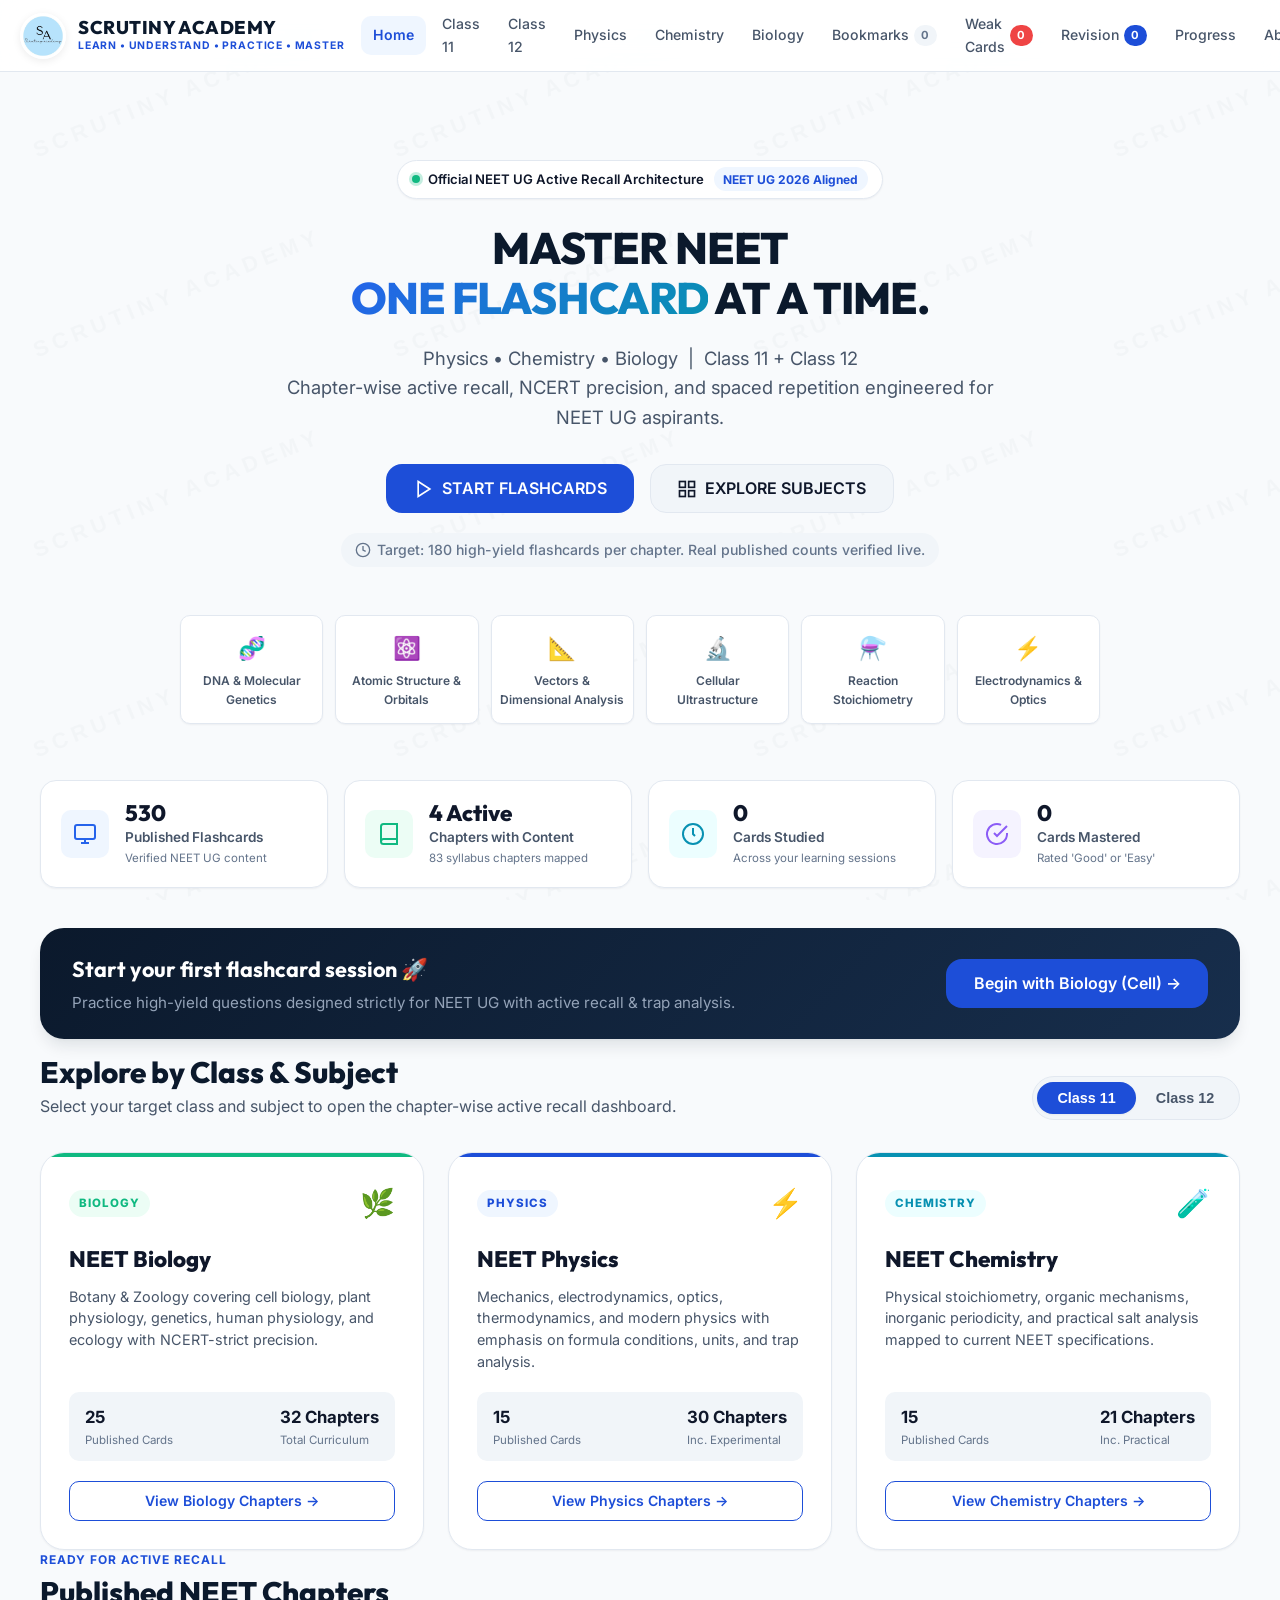
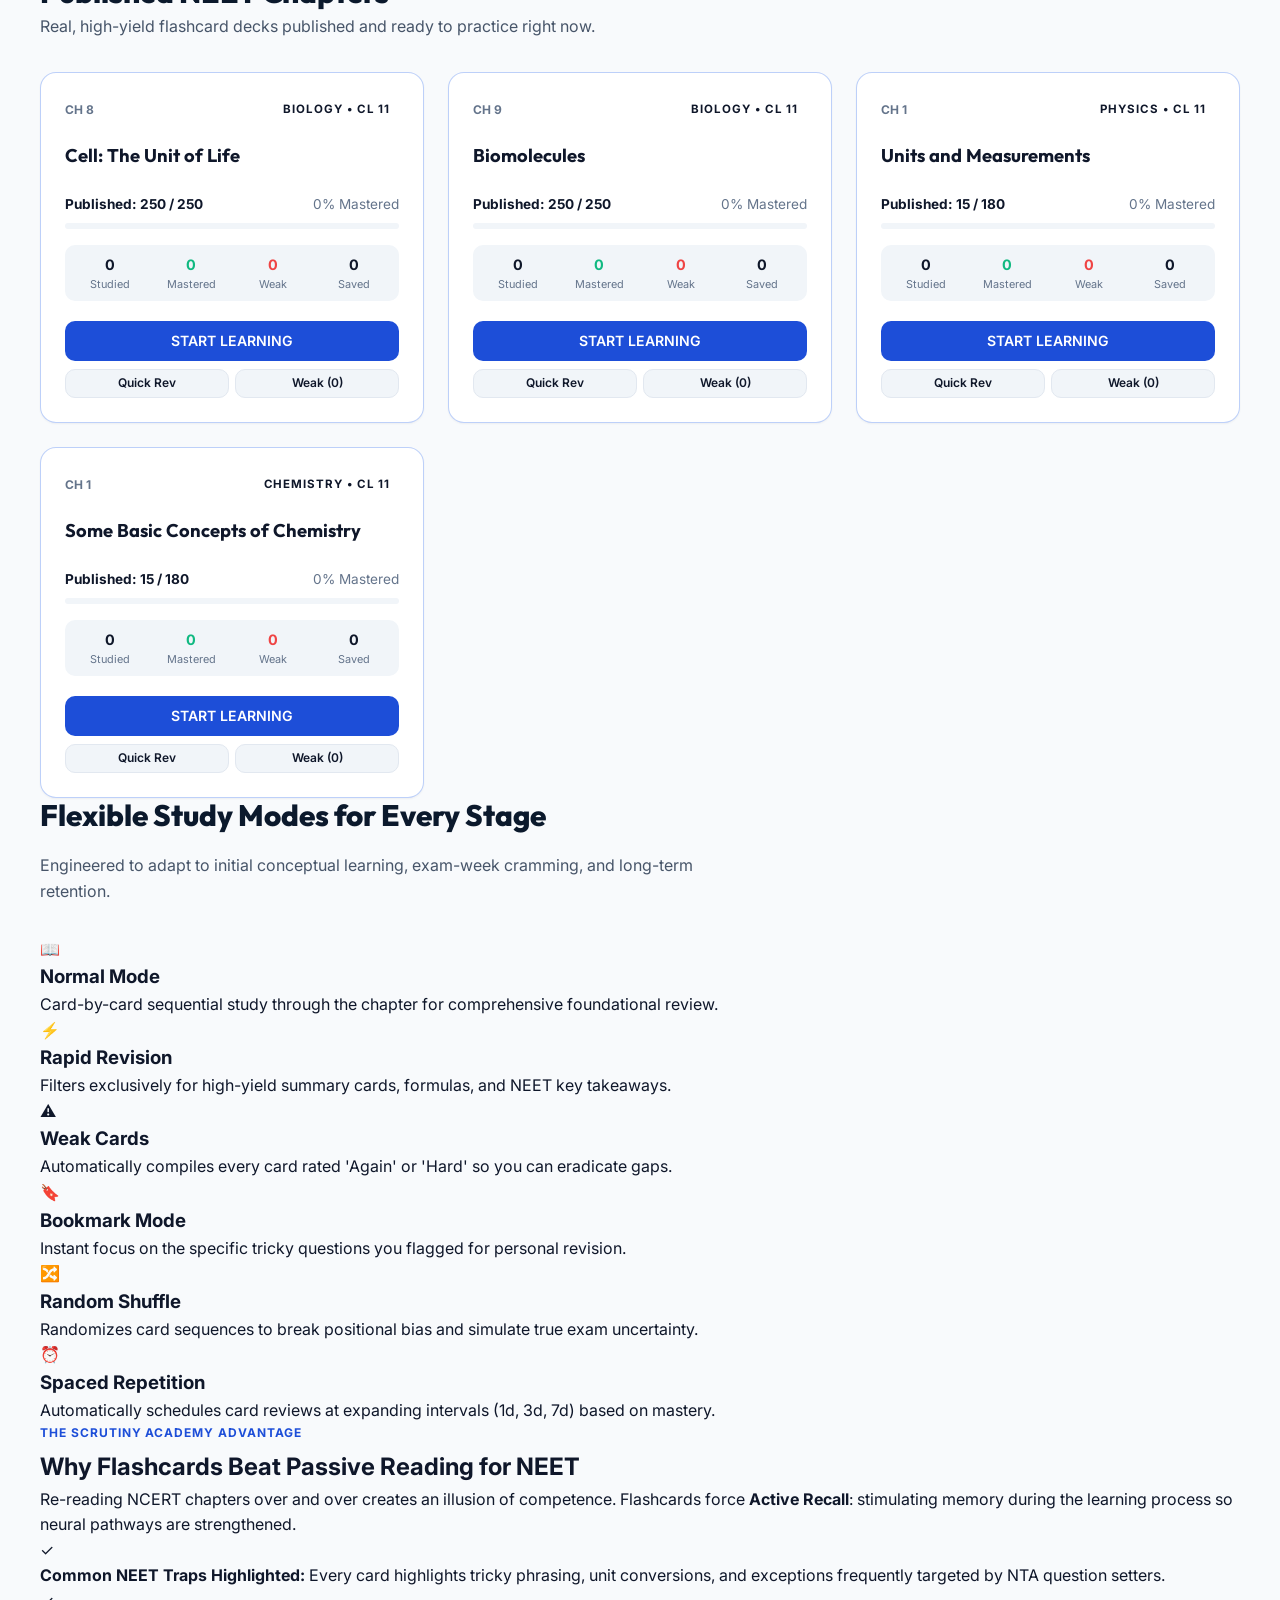
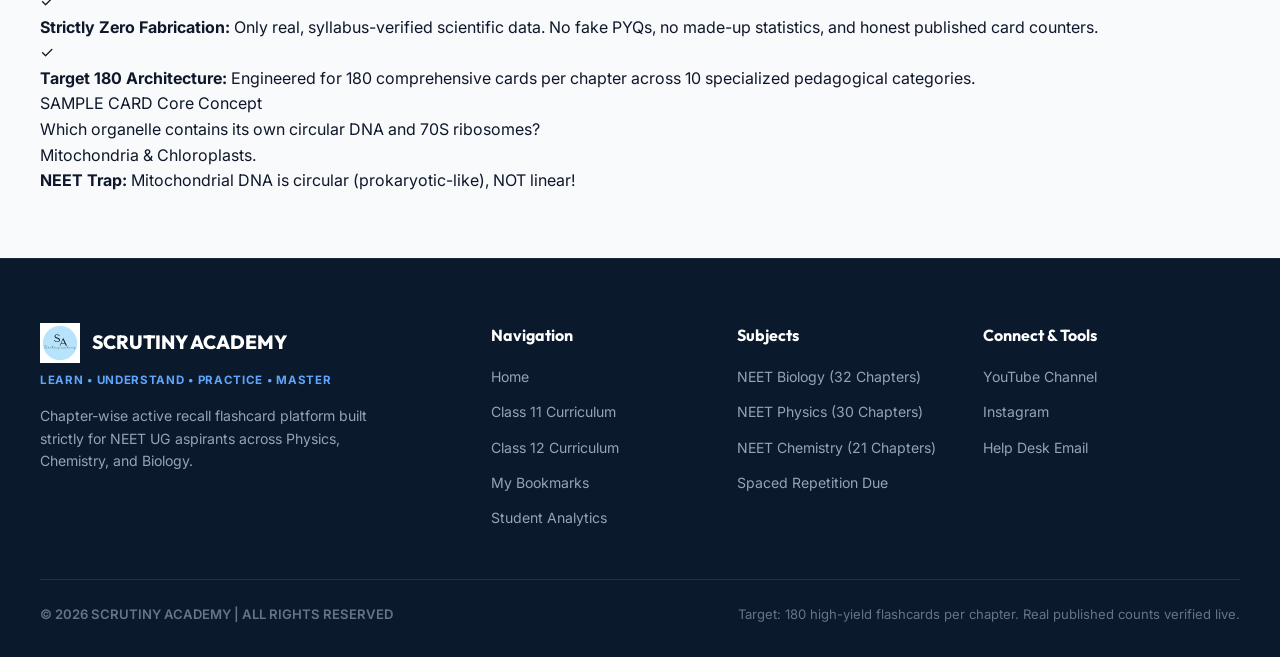
==== commit 5954ec09: "Publish 250 Cell and Biomolecules flashcards" ====
--- a/index.html
+++ b/index.html
@@ -13,18 +13,18 @@
   <meta property="og:type" content="website">
   <meta property="og:title" content="Scrutiny Academy NEET Flashcards | Physics Chemistry Biology">
   <meta property="og:description" content="Chapter-wise NEET UG flashcards for Class 11 and Class 12 Physics, Chemistry and Biology with active recall and spaced repetition.">
-  <meta property="og:image" content="assets/logo/logo.svg">
+  <meta property="og:image" content="assets/logo/logo.jpg">
   <meta property="og:site_name" content="Scrutiny Academy">
 
   <!-- Twitter Cards -->
   <meta name="twitter:card" content="summary_large_image">
   <meta name="twitter:title" content="Scrutiny Academy NEET Flashcards">
   <meta name="twitter:description" content="Master NEET one flashcard at a time. Chapter-wise active recall for Class 11 & 12.">
-  <meta name="twitter:image" content="assets/logo/logo.svg">
+  <meta name="twitter:image" content="assets/logo/logo.jpg">
 
   <!-- Favicon & PWA Manifest -->
-  <link rel="icon" type="image/svg+xml" href="assets/logo/logo.svg">
-  <link rel="apple-touch-icon" href="assets/logo/logo.svg">
+  <link rel="icon" type="image/jpeg" href="assets/logo/logo.jpg">
+  <link rel="apple-touch-icon" href="assets/logo/logo.jpg">
   <link rel="manifest" href="manifest.webmanifest">
 
   <!-- Google Fonts: Inter & Outfit -->
@@ -43,7 +43,7 @@
     <div class="header-container">
       <div class="header-left">
         <a href="#home" class="brand-link" aria-label="Scrutiny Academy Home">
-          <img src="assets/logo/logo.svg" alt="Scrutiny Academy Logo" class="brand-logo" width="46" height="46">
+          <img src="assets/logo/logo.jpg" alt="Scrutiny Academy Logo" class="brand-logo" width="46" height="46">
           <div class="brand-text">
             <span class="brand-name">SCRUTINY ACADEMY</span>
             <span class="brand-tagline">LEARN • UNDERSTAND • PRACTICE • MASTER</span>
@@ -467,7 +467,7 @@
           <div class="subject-dash-title-row">
             <div>
               <h1 class="subject-dash-title" id="subject-dash-title">NEET Physics Flashcards</h1>
-              <p class="subject-dash-desc" id="subject-dash-desc">Chapter-wise active recall cards with target 180 cards per chapter.</p>
+              <p class="subject-dash-desc" id="subject-dash-desc">Chapter-wise active recall cards with transparent published targets.</p>
             </div>
 
             <!-- Class Selector Tabs inside Subject View -->
@@ -732,7 +732,7 @@
     <section class="view-section" id="view-about">
       <div class="content-container">
         <div class="about-hero-box">
-          <img src="assets/logo/logo.svg" alt="Scrutiny Academy Logo" class="about-logo" width="100" height="100">
+          <img src="assets/logo/logo.jpg" alt="Scrutiny Academy Logo" class="about-logo" width="100" height="100">
           <h1 class="about-title">About Scrutiny Academy</h1>
           <p class="about-tagline">LEARN • UNDERSTAND • PRACTICE • MASTER</p>
           <div class="about-divider"></div>
@@ -804,27 +804,6 @@
               </div>
             </div>
 
-            <!-- Official UPI QR Contribution Card -->
-            <div class="support-card upi-card">
-              <h3 class="card-box-title">Official UPI Contribution</h3>
-              <p class="card-box-desc">Support Scrutiny Academy's free active-recall content creation and open platform development.</p>
-
-              <div class="upi-box">
-                <div class="upi-qr-frame">
-                  <img src="assets/qr/upi-qr.svg" alt="Official Scrutiny Academy UPI QR Code" class="upi-qr-img" width="220" height="220">
-                </div>
-                <div class="upi-meta">
-                  <span class="upi-payee">Pramod Sharma</span>
-                  <div class="upi-id-badge">
-                    <code>iampramodsharma02-1@oksbi</code>
-                    <button type="button" class="copy-upi-btn" id="copy-upi-btn" aria-label="Copy UPI ID">
-                      <svg width="14" height="14" viewBox="0 0 24 24" fill="none" stroke="currentColor" stroke-width="2"><rect x="9" y="9" width="13" height="13" rx="2" ry="2"></rect><path d="M5 15H4a2 2 0 0 1-2-2V4a2 2 0 0 1 2-2h9a2 2 0 0 1 2 2v1"></path></svg>
-                    </button>
-                  </div>
-                  <span class="upi-hint">Scan via Google Pay, PhonePe, Paytm, BHIM, or any UPI app</span>
-                </div>
-              </div>
-            </div>
           </div>
         </div>
       </div>
@@ -838,7 +817,7 @@
       <!-- Study Top Bar -->
       <div class="study-header">
         <div class="study-header-left">
-          <img src="assets/logo/logo.svg" alt="SA" class="study-logo" width="32" height="32">
+          <img src="assets/logo/logo.jpg" alt="SA" class="study-logo" width="32" height="32">
           <div class="study-chapter-meta">
             <span class="study-subject-pill" id="study-subject-pill">Biology</span>
             <span class="study-chapter-title" id="study-chapter-title">Cell: The Unit of Life</span>
@@ -1005,7 +984,7 @@
         <div class="config-chapter-banner">
           <span class="cfg-subj" id="cfg-subject-name">Biology</span>
           <h4 class="cfg-ch-title" id="cfg-chapter-title">Cell: The Unit of Life</h4>
-          <span class="cfg-available" id="cfg-available-count">Published: 25 / 180</span>
+          <span class="cfg-available" id="cfg-available-count">Published cards available</span>
         </div>
 
         <!-- Mode selector -->
@@ -1107,7 +1086,7 @@
       <div class="footer-top">
         <div class="footer-brand">
           <div class="footer-logo-row">
-            <img src="assets/logo/logo.svg" alt="Scrutiny Academy" width="40" height="40">
+            <img src="assets/logo/logo.jpg" alt="Scrutiny Academy" width="40" height="40">
             <span class="footer-brand-name">SCRUTINY ACADEMY</span>
           </div>
           <p class="footer-tagline">LEARN • UNDERSTAND • PRACTICE • MASTER</p>
@@ -1141,8 +1120,6 @@
             <li><a href="https://m.youtube.com/@ScrutinyAcademy" target="_blank" rel="noopener noreferrer">YouTube Channel</a></li>
             <li><a href="https://www.instagram.com/scrutinyacademy" target="_blank" rel="noopener noreferrer">Instagram</a></li>
             <li><a href="mailto:scrutinyacademy@gmail.com">Help Desk Email</a></li>
-            <li><a href="tools/content-manager.html">Content Manager Tool</a></li>
-            <li><a href="tools/flashcard-validator.html">Flashcard Validator Tool</a></li>
           </ul>
         </div>
       </div>
--- a/styles.css
+++ b/styles.css
@@ -1,3 +1,7 @@
+/* Ensure HTML hidden attribute takes precedence over display: flex */
+[hidden], .study-modal[hidden], .config-modal[hidden], .summary-modal[hidden], .search-tray[hidden] {
+  display: none !important;
+}
 /* ==========================================================================
    SCRUTINY ACADEMY - NEET UG FLASHCARDS STYLESHEET
    Brand: LEARN • UNDERSTAND • PRACTICE • MASTER
@@ -1915,77 +1919,6 @@
 .instagram-btn svg { color: #E1306C; }
 .email-btn svg { color: var(--color-primary); }
 
-.upi-box {
-  display: flex;
-  flex-direction: column;
-  align-items: center;
-  text-align: center;
-}
-
-.upi-qr-frame {
-  background: #FFFFFF;
-  padding: 1rem;
-  border-radius: var(--radius-lg);
-  border: 2px solid var(--border-color);
-  box-shadow: var(--shadow-md);
-  margin-bottom: 1rem;
-  width: 220px;
-  height: 220px;
-  display: flex;
-  align-items: center;
-  justify-content: center;
-}
-
-.upi-qr-img {
-  width: 100%;
-  height: 100%;
-  object-fit: contain;
-}
-
-.upi-meta {
-  display: flex;
-  flex-direction: column;
-  align-items: center;
-  gap: 0.4rem;
-}
-
-.upi-payee {
-  font-family: var(--font-heading);
-  font-weight: 700;
-  font-size: 1.1rem;
-}
-
-.upi-id-badge {
-  display: inline-flex;
-  align-items: center;
-  gap: 0.5rem;
-  background: var(--bg-surface-secondary);
-  border: 1px solid var(--border-color);
-  padding: 0.35rem 0.75rem;
-  border-radius: var(--radius-md);
-  font-family: var(--font-mono);
-  font-size: 0.85rem;
-}
-
-.copy-upi-btn {
-  background: transparent;
-  border: none;
-  cursor: pointer;
-  color: var(--text-muted);
-  display: flex;
-  align-items: center;
-}
-
-.copy-upi-btn:hover {
-  color: var(--color-primary);
-}
-
-.upi-hint {
-  font-size: 0.75rem;
-  color: var(--text-muted);
-  margin-top: 0.25rem;
-}
-
 /* ==========================================================================
    PROGRESS VIEW & WIDGETS
    ========================================================================== */
